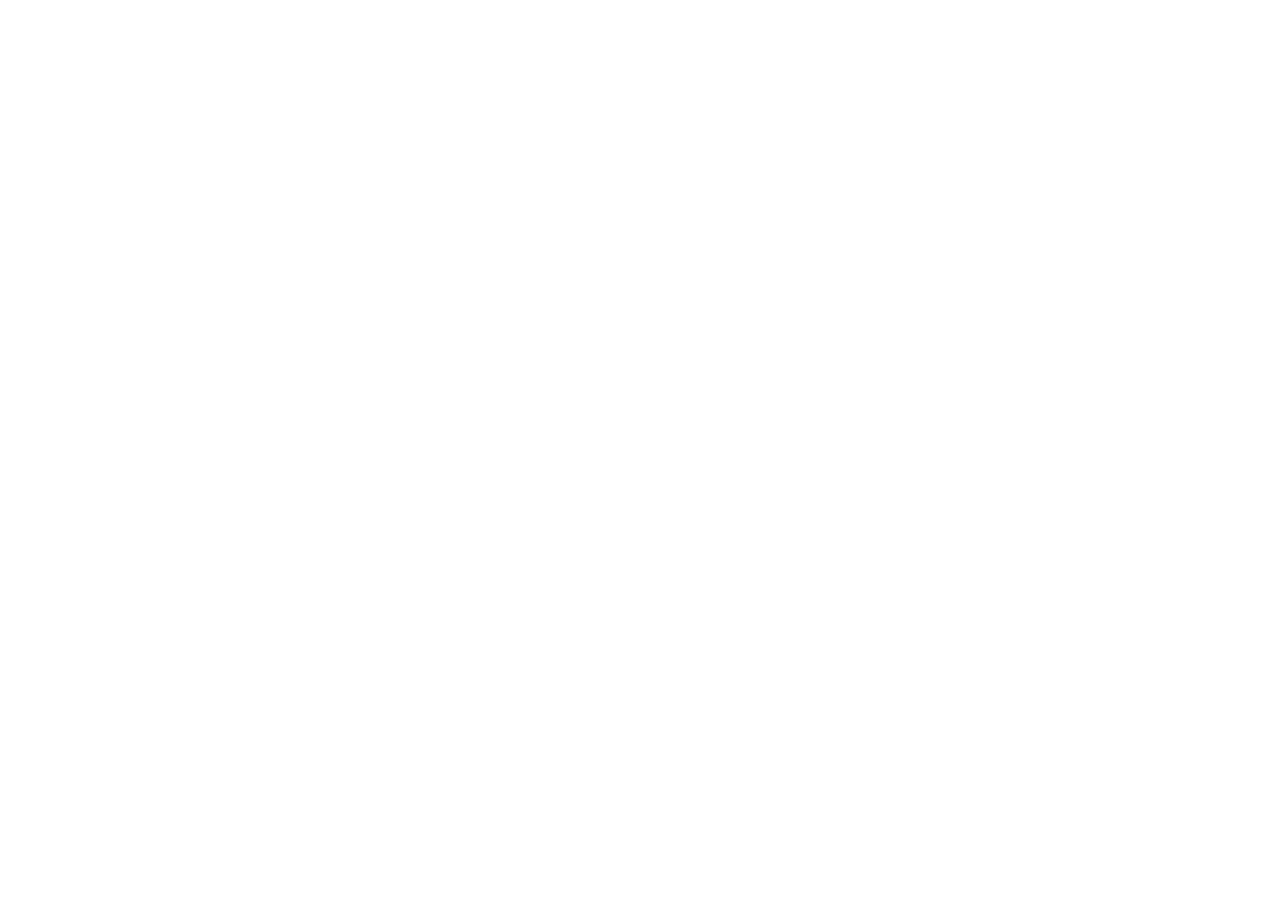
==== index.html @ b0f0e5db "第一次提交" ====
<!DOCTYPE html>
<html lang="en">
  <head>
    <meta charset="UTF-8" />
    <meta name="viewport" content="width=device-width, initial-scale=1.0" />
    <title>Document</title>
  </head>
  <body></body>
</html>
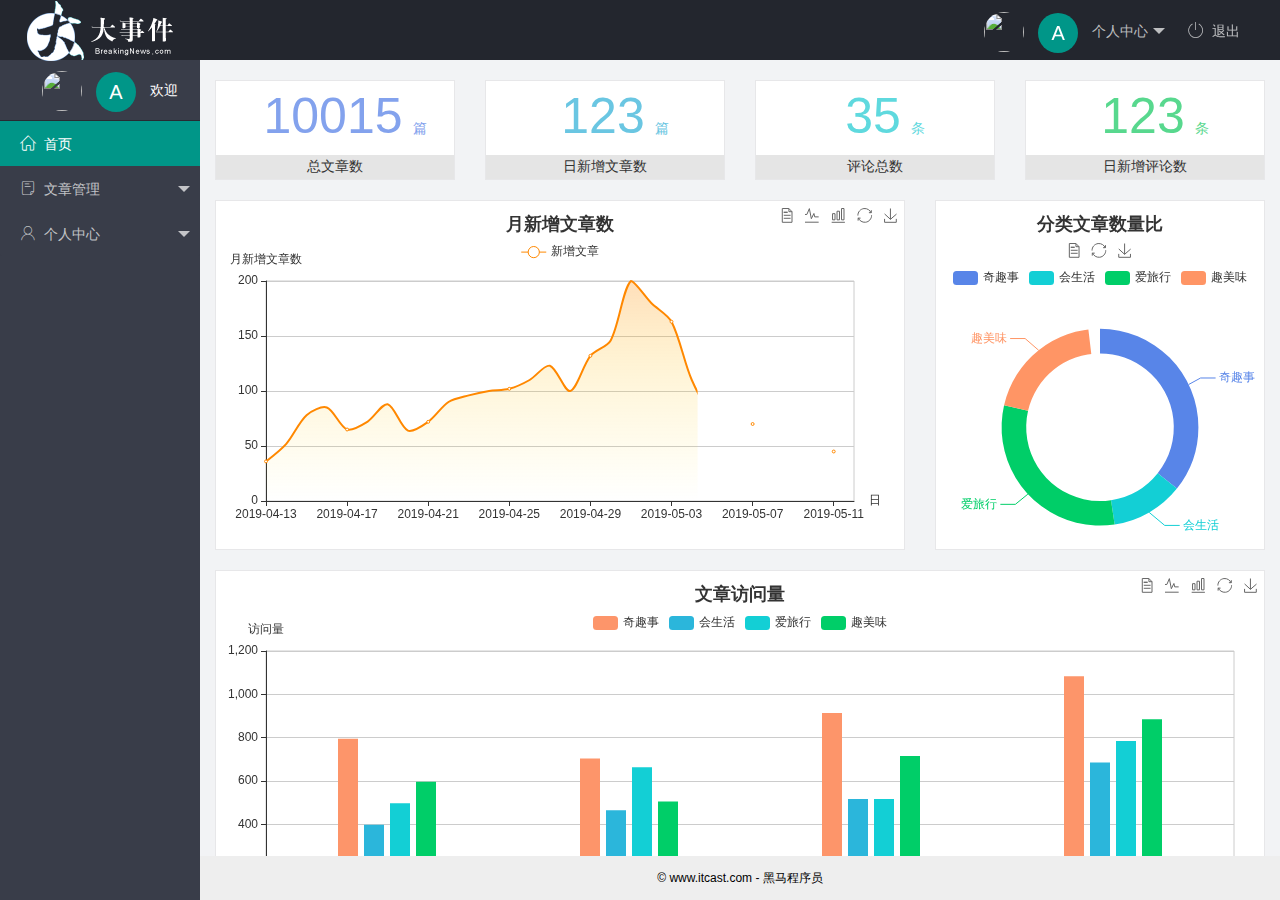
==== commit 0b89eabd: "完成主页功能" ====
--- a/index.html
+++ b/index.html
@@ -3,7 +3,98 @@
   <head>
     <meta charset="UTF-8" />
     <meta name="viewport" content="width=device-width, initial-scale=1.0" />
-    <title>Document</title>
+    <title>后台主页</title>
+    <link rel="stylesheet" href="assets/lib/layui/css/layui.css" />
+    <!-- 阿里嘎巴图标库 -->
+    <link rel="stylesheet" href="assets/fonts/iconfont.css" />
+    <link rel="stylesheet" href="assets/css/index.css" />
   </head>
-  <body></body>
+  <body class="layui-layout-body">
+    <div class="layui-layout layui-layout-admin">
+      <div class="layui-header">
+        <div class="layui-logo">
+          <img src="assets/images/logo.png" alt="" />
+        </div>
+        <!-- 头部区域（可配合layui已有的水平导航） -->
+
+        <ul class="layui-nav layui-layout-right">
+          <li class="layui-nav-item">
+            <a href="javascript:;" class="userinfo">
+              <img src="http://t.cn/RCzsdCq" class="layui-nav-img" />
+              <span class="text-avatar">A</span>
+              个人中心
+            </a>
+            <dl class="layui-nav-child">
+              <dd><a href="">基本资料</a></dd>
+              <dd><a href="">更换头像</a></dd>
+              <dd><a href="">重置密码</a></dd>
+            </dl>
+          </li>
+          <li class="layui-nav-item">
+            <a href="javascript:;" id="btnlogout"><span class="iconfont icon-tuichu"></span>退出</a>
+          </li>
+        </ul>
+      </div>
+
+      <div class="layui-side layui-bg-black">
+        <div class="layui-side-scroll">
+          <div class="userinfo">
+            <img src="http://t.cn/RCzsdCq" class="layui-nav-img" />
+            <span class="text-avatar">A</span>
+            <span id="welcome">欢迎</span>
+          </div>
+          <!-- 左侧导航区域（可配合layui已有的垂直导航） -->
+          <!-- lay-shrink="all"保证只能展开一个子菜单 -->
+          <ul class="layui-nav layui-nav-tree" lay-filter="test" lay-shrink="all">
+            <!-- layui-this：自动选中 -->
+            <li class="layui-nav-item layui-this">
+              <a href="home/dashboard.html" target="fm"><span class="iconfont icon-home"></span>首页</a>
+            </li>
+            <li class="layui-nav-item">
+              <a class="" href="javascript:;"><span class="iconfont icon-16"></span>文章管理</a>
+              <dl class="layui-nav-child">
+                <dd>
+                  <a href="javascript:;"><i class="layui-icon layui-icon-app"></i>文章类别</a>
+                </dd>
+                <dd>
+                  <a href="javascript:;"><i class="layui-icon layui-icon-app"></i>文章列表</a>
+                </dd>
+                <dd>
+                  <a href="javascript:;"><i class="layui-icon layui-icon-app"></i>发布文章</a>
+                </dd>
+              </dl>
+            </li>
+            <li class="layui-nav-item">
+              <a href="javascript:;"><span class="iconfont icon-user"></span>个人中心</a>
+              <dl class="layui-nav-child">
+                <dd>
+                  <a href="javascript:;"><i class="layui-icon layui-icon-app"></i>基本资料</a>
+                </dd>
+                <dd>
+                  <a href="javascript:;"><i class="layui-icon layui-icon-app"></i>更换头像</a>
+                </dd>
+                <dd>
+                  <a href="javascript:;"><i class="layui-icon layui-icon-app"></i>重置密码</a>
+                </dd>
+              </dl>
+            </li>
+          </ul>
+        </div>
+      </div>
+
+      <div class="layui-body">
+        <!-- 内容主体区域 -->
+        <iframe name="fm" src="home/dashboard.html" frameborder="0"></iframe>
+      </div>
+
+      <div class="layui-footer">
+        <!-- 底部固定区域 -->
+        © www.itcast.com - 黑马程序员
+      </div>
+    </div>
+    <script src="assets/lib/layui/layui.all.js"></script>
+    <script src="assets/lib/jquery.js"></script>
+    <script src="assets/js/baseAPI.js"></script>
+    <script src="assets/js/index.js"></script>
+  </body>
 </html>
--- a/assets/lib/layui/css/layui.css
+++ b/assets/lib/layui/css/layui.css
@@ -0,0 +1,2 @@
+/** layui-v2.5.5 MIT License By https://www.layui.com */
+ .layui-inline,img{display:inline-block;vertical-align:middle}h1,h2,h3,h4,h5,h6{font-weight:400}.layui-edge,.layui-header,.layui-inline,.layui-main{position:relative}.layui-body,.layui-edge,.layui-elip{overflow:hidden}.layui-btn,.layui-edge,.layui-inline,img{vertical-align:middle}.layui-btn,.layui-disabled,.layui-icon,.layui-unselect{-moz-user-select:none;-webkit-user-select:none;-ms-user-select:none}.layui-elip,.layui-form-checkbox span,.layui-form-pane .layui-form-label{text-overflow:ellipsis;white-space:nowrap}.layui-breadcrumb,.layui-tree-btnGroup{visibility:hidden}blockquote,body,button,dd,div,dl,dt,form,h1,h2,h3,h4,h5,h6,input,li,ol,p,pre,td,textarea,th,ul{margin:0;padding:0;-webkit-tap-highlight-color:rgba(0,0,0,0)}a:active,a:hover{outline:0}img{border:none}li{list-style:none}table{border-collapse:collapse;border-spacing:0}h4,h5,h6{font-size:100%}button,input,optgroup,option,select,textarea{font-family:inherit;font-size:inherit;font-style:inherit;font-weight:inherit;outline:0}pre{white-space:pre-wrap;white-space:-moz-pre-wrap;white-space:-pre-wrap;white-space:-o-pre-wrap;word-wrap:break-word}body{line-height:24px;font:14px Helvetica Neue,Helvetica,PingFang SC,Tahoma,Arial,sans-serif}hr{height:1px;margin:10px 0;border:0;clear:both}a{color:#333;text-decoration:none}a:hover{color:#777}a cite{font-style:normal;*cursor:pointer}.layui-border-box,.layui-border-box *{box-sizing:border-box}.layui-box,.layui-box *{box-sizing:content-box}.layui-clear{clear:both;*zoom:1}.layui-clear:after{content:'\20';clear:both;*zoom:1;display:block;height:0}.layui-inline{*display:inline;*zoom:1}.layui-edge{display:inline-block;width:0;height:0;border-width:6px;border-style:dashed;border-color:transparent}.layui-edge-top{top:-4px;border-bottom-color:#999;border-bottom-style:solid}.layui-edge-right{border-left-color:#999;border-left-style:solid}.layui-edge-bottom{top:2px;border-top-color:#999;border-top-style:solid}.layui-edge-left{border-right-color:#999;border-right-style:solid}.layui-disabled,.layui-disabled:hover{color:#d2d2d2!important;cursor:not-allowed!important}.layui-circle{border-radius:100%}.layui-show{display:block!important}.layui-hide{display:none!important}@font-face{font-family:layui-icon;src:url(../font/iconfont.eot?v=250);src:url(../font/iconfont.eot?v=250#iefix) format('embedded-opentype'),url(../font/iconfont.woff2?v=250) format('woff2'),url(../font/iconfont.woff?v=250) format('woff'),url(../font/iconfont.ttf?v=250) format('truetype'),url(../font/iconfont.svg?v=250#layui-icon) format('svg')}.layui-icon{font-family:layui-icon!important;font-size:16px;font-style:normal;-webkit-font-smoothing:antialiased;-moz-osx-font-smoothing:grayscale}.layui-icon-reply-fill:before{content:"\e611"}.layui-icon-set-fill:before{content:"\e614"}.layui-icon-menu-fill:before{content:"\e60f"}.layui-icon-search:before{content:"\e615"}.layui-icon-share:before{content:"\e641"}.layui-icon-set-sm:before{content:"\e620"}.layui-icon-engine:before{content:"\e628"}.layui-icon-close:before{content:"\1006"}.layui-icon-close-fill:before{content:"\1007"}.layui-icon-chart-screen:before{content:"\e629"}.layui-icon-star:before{content:"\e600"}.layui-icon-circle-dot:before{content:"\e617"}.layui-icon-chat:before{content:"\e606"}.layui-icon-release:before{content:"\e609"}.layui-icon-list:before{content:"\e60a"}.layui-icon-chart:before{content:"\e62c"}.layui-icon-ok-circle:before{content:"\1005"}.layui-icon-layim-theme:before{content:"\e61b"}.layui-icon-table:before{content:"\e62d"}.layui-icon-right:before{content:"\e602"}.layui-icon-left:before{content:"\e603"}.layui-icon-cart-simple:before{content:"\e698"}.layui-icon-face-cry:before{content:"\e69c"}.layui-icon-face-smile:before{content:"\e6af"}.layui-icon-survey:before{content:"\e6b2"}.layui-icon-tree:before{content:"\e62e"}.layui-icon-upload-circle:before{content:"\e62f"}.layui-icon-add-circle:before{content:"\e61f"}.layui-icon-download-circle:before{content:"\e601"}.layui-icon-templeate-1:before{content:"\e630"}.layui-icon-util:before{content:"\e631"}.layui-icon-face-surprised:before{content:"\e664"}.layui-icon-edit:before{content:"\e642"}.layui-icon-speaker:before{content:"\e645"}.layui-icon-down:before{content:"\e61a"}.layui-icon-file:before{content:"\e621"}.layui-icon-layouts:before{content:"\e632"}.layui-icon-rate-half:before{content:"\e6c9"}.layui-icon-add-circle-fine:before{content:"\e608"}.layui-icon-prev-circle:before{content:"\e633"}.layui-icon-read:before{content:"\e705"}.layui-icon-404:before{content:"\e61c"}.layui-icon-carousel:before{content:"\e634"}.layui-icon-help:before{content:"\e607"}.layui-icon-code-circle:before{content:"\e635"}.layui-icon-water:before{content:"\e636"}.layui-icon-username:before{content:"\e66f"}.layui-icon-find-fill:before{content:"\e670"}.layui-icon-about:before{content:"\e60b"}.layui-icon-location:before{content:"\e715"}.layui-icon-up:before{content:"\e619"}.layui-icon-pause:before{content:"\e651"}.layui-icon-date:before{content:"\e637"}.layui-icon-layim-uploadfile:before{content:"\e61d"}.layui-icon-delete:before{content:"\e640"}.layui-icon-play:before{content:"\e652"}.layui-icon-top:before{content:"\e604"}.layui-icon-friends:before{content:"\e612"}.layui-icon-refresh-3:before{content:"\e9aa"}.layui-icon-ok:before{content:"\e605"}.layui-icon-layer:before{content:"\e638"}.layui-icon-face-smile-fine:before{content:"\e60c"}.layui-icon-dollar:before{content:"\e659"}.layui-icon-group:before{content:"\e613"}.layui-icon-layim-download:before{content:"\e61e"}.layui-icon-picture-fine:before{content:"\e60d"}.layui-icon-link:before{content:"\e64c"}.layui-icon-diamond:before{content:"\e735"}.layui-icon-log:before{content:"\e60e"}.layui-icon-rate-solid:before{content:"\e67a"}.layui-icon-fonts-del:before{content:"\e64f"}.layui-icon-unlink:before{content:"\e64d"}.layui-icon-fonts-clear:before{content:"\e639"}.layui-icon-triangle-r:before{content:"\e623"}.layui-icon-circle:before{content:"\e63f"}.layui-icon-radio:before{content:"\e643"}.layui-icon-align-center:before{content:"\e647"}.layui-icon-align-right:before{content:"\e648"}.layui-icon-align-left:before{content:"\e649"}.layui-icon-loading-1:before{content:"\e63e"}.layui-icon-return:before{content:"\e65c"}.layui-icon-fonts-strong:before{content:"\e62b"}.layui-icon-upload:before{content:"\e67c"}.layui-icon-dialogue:before{content:"\e63a"}.layui-icon-video:before{content:"\e6ed"}.layui-icon-headset:before{content:"\e6fc"}.layui-icon-cellphone-fine:before{content:"\e63b"}.layui-icon-add-1:before{content:"\e654"}.layui-icon-face-smile-b:before{content:"\e650"}.layui-icon-fonts-html:before{content:"\e64b"}.layui-icon-form:before{content:"\e63c"}.layui-icon-cart:before{content:"\e657"}.layui-icon-camera-fill:before{content:"\e65d"}.layui-icon-tabs:before{content:"\e62a"}.layui-icon-fonts-code:before{content:"\e64e"}.layui-icon-fire:before{content:"\e756"}.layui-icon-set:before{content:"\e716"}.layui-icon-fonts-u:before{content:"\e646"}.layui-icon-triangle-d:before{content:"\e625"}.layui-icon-tips:before{content:"\e702"}.layui-icon-picture:before{content:"\e64a"}.layui-icon-more-vertical:before{content:"\e671"}.layui-icon-flag:before{content:"\e66c"}.layui-icon-loading:before{content:"\e63d"}.layui-icon-fonts-i:before{content:"\e644"}.layui-icon-refresh-1:before{content:"\e666"}.layui-icon-rmb:before{content:"\e65e"}.layui-icon-home:before{content:"\e68e"}.layui-icon-user:before{content:"\e770"}.layui-icon-notice:before{content:"\e667"}.layui-icon-login-weibo:before{content:"\e675"}.layui-icon-voice:before{content:"\e688"}.layui-icon-upload-drag:before{content:"\e681"}.layui-icon-login-qq:before{content:"\e676"}.layui-icon-snowflake:before{content:"\e6b1"}.layui-icon-file-b:before{content:"\e655"}.layui-icon-template:before{content:"\e663"}.layui-icon-auz:before{content:"\e672"}.layui-icon-console:before{content:"\e665"}.layui-icon-app:before{content:"\e653"}.layui-icon-prev:before{content:"\e65a"}.layui-icon-website:before{content:"\e7ae"}.layui-icon-next:before{content:"\e65b"}.layui-icon-component:before{content:"\e857"}.layui-icon-more:before{content:"\e65f"}.layui-icon-login-wechat:before{content:"\e677"}.layui-icon-shrink-right:before{content:"\e668"}.layui-icon-spread-left:before{content:"\e66b"}.layui-icon-camera:before{content:"\e660"}.layui-icon-note:before{content:"\e66e"}.layui-icon-refresh:before{content:"\e669"}.layui-icon-female:before{content:"\e661"}.layui-icon-male:before{content:"\e662"}.layui-icon-password:before{content:"\e673"}.layui-icon-senior:before{content:"\e674"}.layui-icon-theme:before{content:"\e66a"}.layui-icon-tread:before{content:"\e6c5"}.layui-icon-praise:before{content:"\e6c6"}.layui-icon-star-fill:before{content:"\e658"}.layui-icon-rate:before{content:"\e67b"}.layui-icon-template-1:before{content:"\e656"}.layui-icon-vercode:before{content:"\e679"}.layui-icon-cellphone:before{content:"\e678"}.layui-icon-screen-full:before{content:"\e622"}.layui-icon-screen-restore:before{content:"\e758"}.layui-icon-cols:before{content:"\e610"}.layui-icon-export:before{content:"\e67d"}.layui-icon-print:before{content:"\e66d"}.layui-icon-slider:before{content:"\e714"}.layui-icon-addition:before{content:"\e624"}.layui-icon-subtraction:before{content:"\e67e"}.layui-icon-service:before{content:"\e626"}.layui-icon-transfer:before{content:"\e691"}.layui-main{width:1140px;margin:0 auto}.layui-header{z-index:1000;height:60px}.layui-header a:hover{transition:all .5s;-webkit-transition:all .5s}.layui-side{position:fixed;left:0;top:0;bottom:0;z-index:999;width:200px;overflow-x:hidden}.layui-side-scroll{position:relative;width:220px;height:100%;overflow-x:hidden}.layui-body{position:absolute;left:200px;right:0;top:0;bottom:0;z-index:998;width:auto;overflow-y:auto;box-sizing:border-box}.layui-layout-body{overflow:hidden}.layui-layout-admin .layui-header{background-color:#23262E}.layui-layout-admin .layui-side{top:60px;width:200px;overflow-x:hidden}.layui-layout-admin .layui-body{position:fixed;top:60px;bottom:44px}.layui-layout-admin .layui-main{width:auto;margin:0 15px}.layui-layout-admin .layui-footer{position:fixed;left:200px;right:0;bottom:0;height:44px;line-height:44px;padding:0 15px;background-color:#eee}.layui-layout-admin .layui-logo{position:absolute;left:0;top:0;width:200px;height:100%;line-height:60px;text-align:center;color:#009688;font-size:16px}.layui-layout-admin .layui-header .layui-nav{background:0 0}.layui-layout-left{position:absolute!important;left:200px;top:0}.layui-layout-right{position:absolute!important;right:0;top:0}.layui-container{position:relative;margin:0 auto;padding:0 15px;box-sizing:border-box}.layui-fluid{position:relative;margin:0 auto;padding:0 15px}.layui-row:after,.layui-row:before{content:'';display:block;clear:both}.layui-col-lg1,.layui-col-lg10,.layui-col-lg11,.layui-col-lg12,.layui-col-lg2,.layui-col-lg3,.layui-col-lg4,.layui-col-lg5,.layui-col-lg6,.layui-col-lg7,.layui-col-lg8,.layui-col-lg9,.layui-col-md1,.layui-col-md10,.layui-col-md11,.layui-col-md12,.layui-col-md2,.layui-col-md3,.layui-col-md4,.layui-col-md5,.layui-col-md6,.layui-col-md7,.layui-col-md8,.layui-col-md9,.layui-col-sm1,.layui-col-sm10,.layui-col-sm11,.layui-col-sm12,.layui-col-sm2,.layui-col-sm3,.layui-col-sm4,.layui-col-sm5,.layui-col-sm6,.layui-col-sm7,.layui-col-sm8,.layui-col-sm9,.layui-col-xs1,.layui-col-xs10,.layui-col-xs11,.layui-col-xs12,.layui-col-xs2,.layui-col-xs3,.layui-col-xs4,.layui-col-xs5,.layui-col-xs6,.layui-col-xs7,.layui-col-xs8,.layui-col-xs9{position:relative;display:block;box-sizing:border-box}.layui-col-xs1,.layui-col-xs10,.layui-col-xs11,.layui-col-xs12,.layui-col-xs2,.layui-col-xs3,.layui-col-xs4,.layui-col-xs5,.layui-col-xs6,.layui-col-xs7,.layui-col-xs8,.layui-col-xs9{float:left}.layui-col-xs1{width:8.33333333%}.layui-col-xs2{width:16.66666667%}.layui-col-xs3{width:25%}.layui-col-xs4{width:33.33333333%}.layui-col-xs5{width:41.66666667%}.layui-col-xs6{width:50%}.layui-col-xs7{width:58.33333333%}.layui-col-xs8{width:66.66666667%}.layui-col-xs9{width:75%}.layui-col-xs10{width:83.33333333%}.layui-col-xs11{width:91.66666667%}.layui-col-xs12{width:100%}.layui-col-xs-offset1{margin-left:8.33333333%}.layui-col-xs-offset2{margin-left:16.66666667%}.layui-col-xs-offset3{margin-left:25%}.layui-col-xs-offset4{margin-left:33.33333333%}.layui-col-xs-offset5{margin-left:41.66666667%}.layui-col-xs-offset6{margin-left:50%}.layui-col-xs-offset7{margin-left:58.33333333%}.layui-col-xs-offset8{margin-left:66.66666667%}.layui-col-xs-offset9{margin-left:75%}.layui-col-xs-offset10{margin-left:83.33333333%}.layui-col-xs-offset11{margin-left:91.66666667%}.layui-col-xs-offset12{margin-left:100%}@media screen and (max-width:768px){.layui-hide-xs{display:none!important}.layui-show-xs-block{display:block!important}.layui-show-xs-inline{display:inline!important}.layui-show-xs-inline-block{display:inline-block!important}}@media screen and (min-width:768px){.layui-container{width:750px}.layui-hide-sm{display:none!important}.layui-show-sm-block{display:block!important}.layui-show-sm-inline{display:inline!important}.layui-show-sm-inline-block{display:inline-block!important}.layui-col-sm1,.layui-col-sm10,.layui-col-sm11,.layui-col-sm12,.layui-col-sm2,.layui-col-sm3,.layui-col-sm4,.layui-col-sm5,.layui-col-sm6,.layui-col-sm7,.layui-col-sm8,.layui-col-sm9{float:left}.layui-col-sm1{width:8.33333333%}.layui-col-sm2{width:16.66666667%}.layui-col-sm3{width:25%}.layui-col-sm4{width:33.33333333%}.layui-col-sm5{width:41.66666667%}.layui-col-sm6{width:50%}.layui-col-sm7{width:58.33333333%}.layui-col-sm8{width:66.66666667%}.layui-col-sm9{width:75%}.layui-col-sm10{width:83.33333333%}.layui-col-sm11{width:91.66666667%}.layui-col-sm12{width:100%}.layui-col-sm-offset1{margin-left:8.33333333%}.layui-col-sm-offset2{margin-left:16.66666667%}.layui-col-sm-offset3{margin-left:25%}.layui-col-sm-offset4{margin-left:33.33333333%}.layui-col-sm-offset5{margin-left:41.66666667%}.layui-col-sm-offset6{margin-left:50%}.layui-col-sm-offset7{margin-left:58.33333333%}.layui-col-sm-offset8{margin-left:66.66666667%}.layui-col-sm-offset9{margin-left:75%}.layui-col-sm-offset10{margin-left:83.33333333%}.layui-col-sm-offset11{margin-left:91.66666667%}.layui-col-sm-offset12{margin-left:100%}}@media screen and (min-width:992px){.layui-container{width:970px}.layui-hide-md{display:none!important}.layui-show-md-block{display:block!important}.layui-show-md-inline{display:inline!important}.layui-show-md-inline-block{display:inline-block!important}.layui-col-md1,.layui-col-md10,.layui-col-md11,.layui-col-md12,.layui-col-md2,.layui-col-md3,.layui-col-md4,.layui-col-md5,.layui-col-md6,.layui-col-md7,.layui-col-md8,.layui-col-md9{float:left}.layui-col-md1{width:8.33333333%}.layui-col-md2{width:16.66666667%}.layui-col-md3{width:25%}.layui-col-md4{width:33.33333333%}.layui-col-md5{width:41.66666667%}.layui-col-md6{width:50%}.layui-col-md7{width:58.33333333%}.layui-col-md8{width:66.66666667%}.layui-col-md9{width:75%}.layui-col-md10{width:83.33333333%}.layui-col-md11{width:91.66666667%}.layui-col-md12{width:100%}.layui-col-md-offset1{margin-left:8.33333333%}.layui-col-md-offset2{margin-left:16.66666667%}.layui-col-md-offset3{margin-left:25%}.layui-col-md-offset4{margin-left:33.33333333%}.layui-col-md-offset5{margin-left:41.66666667%}.layui-col-md-offset6{margin-left:50%}.layui-col-md-offset7{margin-left:58.33333333%}.layui-col-md-offset8{margin-left:66.66666667%}.layui-col-md-offset9{margin-left:75%}.layui-col-md-offset10{margin-left:83.33333333%}.layui-col-md-offset11{margin-left:91.66666667%}.layui-col-md-offset12{margin-left:100%}}@media screen and (min-width:1200px){.layui-container{width:1170px}.layui-hide-lg{display:none!important}.layui-show-lg-block{display:block!important}.layui-show-lg-inline{display:inline!important}.layui-show-lg-inline-block{display:inline-block!important}.layui-col-lg1,.layui-col-lg10,.layui-col-lg11,.layui-col-lg12,.layui-col-lg2,.layui-col-lg3,.layui-col-lg4,.layui-col-lg5,.layui-col-lg6,.layui-col-lg7,.layui-col-lg8,.layui-col-lg9{float:left}.layui-col-lg1{width:8.33333333%}.layui-col-lg2{width:16.66666667%}.layui-col-lg3{width:25%}.layui-col-lg4{width:33.33333333%}.layui-col-lg5{width:41.66666667%}.layui-col-lg6{width:50%}.layui-col-lg7{width:58.33333333%}.layui-col-lg8{width:66.66666667%}.layui-col-lg9{width:75%}.layui-col-lg10{width:83.33333333%}.layui-col-lg11{width:91.66666667%}.layui-col-lg12{width:100%}.layui-col-lg-offset1{margin-left:8.33333333%}.layui-col-lg-offset2{margin-left:16.66666667%}.layui-col-lg-offset3{margin-left:25%}.layui-col-lg-offset4{margin-left:33.33333333%}.layui-col-lg-offset5{margin-left:41.66666667%}.layui-col-lg-offset6{margin-left:50%}.layui-col-lg-offset7{margin-left:58.33333333%}.layui-col-lg-offset8{margin-left:66.66666667%}.layui-col-lg-offset9{margin-left:75%}.layui-col-lg-offset10{margin-left:83.33333333%}.layui-col-lg-offset11{margin-left:91.66666667%}.layui-col-lg-offset12{margin-left:100%}}.layui-col-space1{margin:-.5px}.layui-col-space1>*{padding:.5px}.layui-col-space3{margin:-1.5px}.layui-col-space3>*{padding:1.5px}.layui-col-space5{margin:-2.5px}.layui-col-space5>*{padding:2.5px}.layui-col-space8{margin:-3.5px}.layui-col-space8>*{padding:3.5px}.layui-col-space10{margin:-5px}.layui-col-space10>*{padding:5px}.layui-col-space12{margin:-6px}.layui-col-space12>*{padding:6px}.layui-col-space15{margin:-7.5px}.layui-col-space15>*{padding:7.5px}.layui-col-space18{margin:-9px}.layui-col-space18>*{padding:9px}.layui-col-space20{margin:-10px}.layui-col-space20>*{padding:10px}.layui-col-space22{margin:-11px}.layui-col-space22>*{padding:11px}.layui-col-space25{margin:-12.5px}.layui-col-space25>*{padding:12.5px}.layui-col-space30{margin:-15px}.layui-col-space30>*{padding:15px}.layui-btn,.layui-input,.layui-select,.layui-textarea,.layui-upload-button{outline:0;-webkit-appearance:none;transition:all .3s;-webkit-transition:all .3s;box-sizing:border-box}.layui-elem-quote{margin-bottom:10px;padding:15px;line-height:22px;border-left:5px solid #009688;border-radius:0 2px 2px 0;background-color:#f2f2f2}.layui-quote-nm{border-style:solid;border-width:1px 1px 1px 5px;background:0 0}.layui-elem-field{margin-bottom:10px;padding:0;border-width:1px;border-style:solid}.layui-elem-field legend{margin-left:20px;padding:0 10px;font-size:20px;font-weight:300}.layui-field-title{margin:10px 0 20px;border-width:1px 0 0}.layui-field-box{padding:10px 15px}.layui-field-title .layui-field-box{padding:10px 0}.layui-progress{position:relative;height:6px;border-radius:20px;background-color:#e2e2e2}.layui-progress-bar{position:absolute;left:0;top:0;width:0;max-width:100%;height:6px;border-radius:20px;text-align:right;background-color:#5FB878;transition:all .3s;-webkit-transition:all .3s}.layui-progress-big,.layui-progress-big .layui-progress-bar{height:18px;line-height:18px}.layui-progress-text{position:relative;top:-20px;line-height:18px;font-size:12px;color:#666}.layui-progress-big .layui-progress-text{position:static;padding:0 10px;color:#fff}.layui-collapse{border-width:1px;border-style:solid;border-radius:2px}.layui-colla-content,.layui-colla-item{border-top-width:1px;border-top-style:solid}.layui-colla-item:first-child{border-top:none}.layui-colla-title{position:relative;height:42px;line-height:42px;padding:0 15px 0 35px;color:#333;background-color:#f2f2f2;cursor:pointer;font-size:14px;overflow:hidden}.layui-colla-content{display:none;padding:10px 15px;line-height:22px;color:#666}.layui-colla-icon{position:absolute;left:15px;top:0;font-size:14px}.layui-card{margin-bottom:15px;border-radius:2px;background-color:#fff;box-shadow:0 1px 2px 0 rgba(0,0,0,.05)}.layui-card:last-child{margin-bottom:0}.layui-card-header{position:relative;height:42px;line-height:42px;padding:0 15px;border-bottom:1px solid #f6f6f6;color:#333;border-radius:2px 2px 0 0;font-size:14px}.layui-bg-black,.layui-bg-blue,.layui-bg-cyan,.layui-bg-green,.layui-bg-orange,.layui-bg-red{color:#fff!important}.layui-card-body{position:relative;padding:10px 15px;line-height:24px}.layui-card-body[pad15]{padding:15px}.layui-card-body[pad20]{padding:20px}.layui-card-body .layui-table{margin:5px 0}.layui-card .layui-tab{margin:0}.layui-panel-window{position:relative;padding:15px;border-radius:0;border-top:5px solid #E6E6E6;background-color:#fff}.layui-auxiliar-moving{position:fixed;left:0;right:0;top:0;bottom:0;width:100%;height:100%;background:0 0;z-index:9999999999}.layui-form-label,.layui-form-mid,.layui-form-select,.layui-input-block,.layui-input-inline,.layui-textarea{position:relative}.layui-bg-red{background-color:#FF5722!important}.layui-bg-orange{background-color:#FFB800!important}.layui-bg-green{background-color:#009688!important}.layui-bg-cyan{background-color:#2F4056!important}.layui-bg-blue{background-color:#1E9FFF!important}.layui-bg-black{background-color:#393D49!important}.layui-bg-gray{background-color:#eee!important;color:#666!important}.layui-badge-rim,.layui-colla-content,.layui-colla-item,.layui-collapse,.layui-elem-field,.layui-form-pane .layui-form-item[pane],.layui-form-pane .layui-form-label,.layui-input,.layui-layedit,.layui-layedit-tool,.layui-quote-nm,.layui-select,.layui-tab-bar,.layui-tab-card,.layui-tab-title,.layui-tab-title .layui-this:after,.layui-textarea{border-color:#e6e6e6}.layui-timeline-item:before,hr{background-color:#e6e6e6}.layui-text{line-height:22px;font-size:14px;color:#666}.layui-text h1,.layui-text h2,.layui-text h3{font-weight:500;color:#333}.layui-text h1{font-size:30px}.layui-text h2{font-size:24px}.layui-text h3{font-size:18px}.layui-text a:not(.layui-btn){color:#01AAED}.layui-text a:not(.layui-btn):hover{text-decoration:underline}.layui-text ul{padding:5px 0 5px 15px}.layui-text ul li{margin-top:5px;list-style-type:disc}.layui-text em,.layui-word-aux{color:#999!important;padding:0 5px!important}.layui-btn{display:inline-block;height:38px;line-height:38px;padding:0 18px;background-color:#009688;color:#fff;white-space:nowrap;text-align:center;font-size:14px;border:none;border-radius:2px;cursor:pointer}.layui-btn:hover{opacity:.8;filter:alpha(opacity=80);color:#fff}.layui-btn:active{opacity:1;filter:alpha(opacity=100)}.layui-btn+.layui-btn{margin-left:10px}.layui-btn-container{font-size:0}.layui-btn-container .layui-btn{margin-right:10px;margin-bottom:10px}.layui-btn-container .layui-btn+.layui-btn{margin-left:0}.layui-table .layui-btn-container .layui-btn{margin-bottom:9px}.layui-btn-radius{border-radius:100px}.layui-btn .layui-icon{margin-right:3px;font-size:18px;vertical-align:bottom;vertical-align:middle\9}.layui-btn-primary{border:1px solid #C9C9C9;background-color:#fff;color:#555}.layui-btn-primary:hover{border-color:#009688;color:#333}.layui-btn-normal{background-color:#1E9FFF}.layui-btn-warm{background-color:#FFB800}.layui-btn-danger{background-color:#FF5722}.layui-btn-checked{background-color:#5FB878}.layui-btn-disabled,.layui-btn-disabled:active,.layui-btn-disabled:hover{border:1px solid #e6e6e6;background-color:#FBFBFB;color:#C9C9C9;cursor:not-allowed;opacity:1}.layui-btn-lg{height:44px;line-height:44px;padding:0 25px;font-size:16px}.layui-btn-sm{height:30px;line-height:30px;padding:0 10px;font-size:12px}.layui-btn-sm i{font-size:16px!important}.layui-btn-xs{height:22px;line-height:22px;padding:0 5px;font-size:12px}.layui-btn-xs i{font-size:14px!important}.layui-btn-group{display:inline-block;vertical-align:middle;font-size:0}.layui-btn-group .layui-btn{margin-left:0!important;margin-right:0!important;border-left:1px solid rgba(255,255,255,.5);border-radius:0}.layui-btn-group .layui-btn-primary{border-left:none}.layui-btn-group .layui-btn-primary:hover{border-color:#C9C9C9;color:#009688}.layui-btn-group .layui-btn:first-child{border-left:none;border-radius:2px 0 0 2px}.layui-btn-group .layui-btn-primary:first-child{border-left:1px solid #c9c9c9}.layui-btn-group .layui-btn:last-child{border-radius:0 2px 2px 0}.layui-btn-group .layui-btn+.layui-btn{margin-left:0}.layui-btn-group+.layui-btn-group{margin-left:10px}.layui-btn-fluid{width:100%}.layui-input,.layui-select,.layui-textarea{height:38px;line-height:1.3;line-height:38px\9;border-width:1px;border-style:solid;background-color:#fff;border-radius:2px}.layui-input::-webkit-input-placeholder,.layui-select::-webkit-input-placeholder,.layui-textarea::-webkit-input-placeholder{line-height:1.3}.layui-input,.layui-textarea{display:block;width:100%;padding-left:10px}.layui-input:hover,.layui-textarea:hover{border-color:#D2D2D2!important}.layui-input:focus,.layui-textarea:focus{border-color:#C9C9C9!important}.layui-textarea{min-height:100px;height:auto;line-height:20px;padding:6px 10px;resize:vertical}.layui-select{padding:0 10px}.layui-form input[type=checkbox],.layui-form input[type=radio],.layui-form select{display:none}.layui-form [lay-ignore]{display:initial}.layui-form-item{margin-bottom:15px;clear:both;*zoom:1}.layui-form-item:after{content:'\20';clear:both;*zoom:1;display:block;height:0}.layui-form-label{float:left;display:block;padding:9px 15px;width:80px;font-weight:400;line-height:20px;text-align:right}.layui-form-label-col{display:block;float:none;padding:9px 0;line-height:20px;text-align:left}.layui-form-item .layui-inline{margin-bottom:5px;margin-right:10px}.layui-input-block{margin-left:110px;min-height:36px}.layui-input-inline{display:inline-block;vertical-align:middle}.layui-form-item .layui-input-inline{float:left;width:190px;margin-right:10px}.layui-form-text .layui-input-inline{width:auto}.layui-form-mid{float:left;display:block;padding:9px 0!important;line-height:20px;margin-right:10px}.layui-form-danger+.layui-form-select .layui-input,.layui-form-danger:focus{border-color:#FF5722!important}.layui-form-select .layui-input{padding-right:30px;cursor:pointer}.layui-form-select .layui-edge{position:absolute;right:10px;top:50%;margin-top:-3px;cursor:pointer;border-width:6px;border-top-color:#c2c2c2;border-top-style:solid;transition:all .3s;-webkit-transition:all .3s}.layui-form-select dl{display:none;position:absolute;left:0;top:42px;padding:5px 0;z-index:899;min-width:100%;border:1px solid #d2d2d2;max-height:300px;overflow-y:auto;background-color:#fff;border-radius:2px;box-shadow:0 2px 4px rgba(0,0,0,.12);box-sizing:border-box}.layui-form-select dl dd,.layui-form-select dl dt{padding:0 10px;line-height:36px;white-space:nowrap;overflow:hidden;text-overflow:ellipsis}.layui-form-select dl dt{font-size:12px;color:#999}.layui-form-select dl dd{cursor:pointer}.layui-form-select dl dd:hover{background-color:#f2f2f2;-webkit-transition:.5s all;transition:.5s all}.layui-form-select .layui-select-group dd{padding-left:20px}.layui-form-select dl dd.layui-select-tips{padding-left:10px!important;color:#999}.layui-form-select dl dd.layui-this{background-color:#5FB878;color:#fff}.layui-form-checkbox,.layui-form-select dl dd.layui-disabled{background-color:#fff}.layui-form-selected dl{display:block}.layui-form-checkbox,.layui-form-checkbox *,.layui-form-switch{display:inline-block;vertical-align:middle}.layui-form-selected .layui-edge{margin-top:-9px;-webkit-transform:rotate(180deg);transform:rotate(180deg);margin-top:-3px\9}:root .layui-form-selected .layui-edge{margin-top:-9px\0/IE9}.layui-form-selectup dl{top:auto;bottom:42px}.layui-select-none{margin:5px 0;text-align:center;color:#999}.layui-select-disabled .layui-disabled{border-color:#eee!important}.layui-select-disabled .layui-edge{border-top-color:#d2d2d2}.layui-form-checkbox{position:relative;height:30px;line-height:30px;margin-right:10px;padding-right:30px;cursor:pointer;font-size:0;-webkit-transition:.1s linear;transition:.1s linear;box-sizing:border-box}.layui-form-checkbox span{padding:0 10px;height:100%;font-size:14px;border-radius:2px 0 0 2px;background-color:#d2d2d2;color:#fff;overflow:hidden}.layui-form-checkbox:hover span{background-color:#c2c2c2}.layui-form-checkbox i{position:absolute;right:0;top:0;width:30px;height:28px;border:1px solid #d2d2d2;border-left:none;border-radius:0 2px 2px 0;color:#fff;font-size:20px;text-align:center}.layui-form-checkbox:hover i{border-color:#c2c2c2;color:#c2c2c2}.layui-form-checked,.layui-form-checked:hover{border-color:#5FB878}.layui-form-checked span,.layui-form-checked:hover span{background-color:#5FB878}.layui-form-checked i,.layui-form-checked:hover i{color:#5FB878}.layui-form-item .layui-form-checkbox{margin-top:4px}.layui-form-checkbox[lay-skin=primary]{height:auto!important;line-height:normal!important;min-width:18px;min-height:18px;border:none!important;margin-right:0;padding-left:28px;padding-right:0;background:0 0}.layui-form-checkbox[lay-skin=primary] span{padding-left:0;padding-right:15px;line-height:18px;background:0 0;color:#666}.layui-form-checkbox[lay-skin=primary] i{right:auto;left:0;width:16px;height:16px;line-height:16px;border:1px solid #d2d2d2;font-size:12px;border-radius:2px;background-color:#fff;-webkit-transition:.1s linear;transition:.1s linear}.layui-form-checkbox[lay-skin=primary]:hover i{border-color:#5FB878;color:#fff}.layui-form-checked[lay-skin=primary] i{border-color:#5FB878!important;background-color:#5FB878;color:#fff}.layui-checkbox-disbaled[lay-skin=primary] span{background:0 0!important;color:#c2c2c2}.layui-checkbox-disbaled[lay-skin=primary]:hover i{border-color:#d2d2d2}.layui-form-item .layui-form-checkbox[lay-skin=primary]{margin-top:10px}.layui-form-switch{position:relative;height:22px;line-height:22px;min-width:35px;padding:0 5px;margin-top:8px;border:1px solid #d2d2d2;border-radius:20px;cursor:pointer;background-color:#fff;-webkit-transition:.1s linear;transition:.1s linear}.layui-form-switch i{position:absolute;left:5px;top:3px;width:16px;height:16px;border-radius:20px;background-color:#d2d2d2;-webkit-transition:.1s linear;transition:.1s linear}.layui-form-switch em{position:relative;top:0;width:25px;margin-left:21px;padding:0!important;text-align:center!important;color:#999!important;font-style:normal!important;font-size:12px}.layui-form-onswitch{border-color:#5FB878;background-color:#5FB878}.layui-checkbox-disbaled,.layui-checkbox-disbaled i{border-color:#e2e2e2!important}.layui-form-onswitch i{left:100%;margin-left:-21px;background-color:#fff}.layui-form-onswitch em{margin-left:5px;margin-right:21px;color:#fff!important}.layui-checkbox-disbaled span{background-color:#e2e2e2!important}.layui-checkbox-disbaled:hover i{color:#fff!important}[lay-radio]{display:none}.layui-form-radio,.layui-form-radio *{display:inline-block;vertical-align:middle}.layui-form-radio{line-height:28px;margin:6px 10px 0 0;padding-right:10px;cursor:pointer;font-size:0}.layui-form-radio *{font-size:14px}.layui-form-radio>i{margin-right:8px;font-size:22px;color:#c2c2c2}.layui-form-radio>i:hover,.layui-form-radioed>i{color:#5FB878}.layui-radio-disbaled>i{color:#e2e2e2!important}.layui-form-pane .layui-form-label{width:110px;padding:8px 15px;height:38px;line-height:20px;border-width:1px;border-style:solid;border-radius:2px 0 0 2px;text-align:center;background-color:#FBFBFB;overflow:hidden;box-sizing:border-box}.layui-form-pane .layui-input-inline{margin-left:-1px}.layui-form-pane .layui-input-block{margin-left:110px;left:-1px}.layui-form-pane .layui-input{border-radius:0 2px 2px 0}.layui-form-pane .layui-form-text .layui-form-label{float:none;width:100%;border-radius:2px;box-sizing:border-box;text-align:left}.layui-form-pane .layui-form-text .layui-input-inline{display:block;margin:0;top:-1px;clear:both}.layui-form-pane .layui-form-text .layui-input-block{margin:0;left:0;top:-1px}.layui-form-pane .layui-form-text .layui-textarea{min-height:100px;border-radius:0 0 2px 2px}.layui-form-pane .layui-form-checkbox{margin:4px 0 4px 10px}.layui-form-pane .layui-form-radio,.layui-form-pane .layui-form-switch{margin-top:6px;margin-left:10px}.layui-form-pane .layui-form-item[pane]{position:relative;border-width:1px;border-style:solid}.layui-form-pane .layui-form-item[pane] .layui-form-label{position:absolute;left:0;top:0;height:100%;border-width:0 1px 0 0}.layui-form-pane .layui-form-item[pane] .layui-input-inline{margin-left:110px}@media screen and (max-width:450px){.layui-form-item .layui-form-label{text-overflow:ellipsis;overflow:hidden;white-space:nowrap}.layui-form-item .layui-inline{display:block;margin-right:0;margin-bottom:20px;clear:both}.layui-form-item .layui-inline:after{content:'\20';clear:both;display:block;height:0}.layui-form-item .layui-input-inline{display:block;float:none;left:-3px;width:auto;margin:0 0 10px 112px}.layui-form-item .layui-input-inline+.layui-form-mid{margin-left:110px;top:-5px;padding:0}.layui-form-item .layui-form-checkbox{margin-right:5px;margin-bottom:5px}}.layui-layedit{border-width:1px;border-style:solid;border-radius:2px}.layui-layedit-tool{padding:3px 5px;border-bottom-width:1px;border-bottom-style:solid;font-size:0}.layedit-tool-fixed{position:fixed;top:0;border-top:1px solid #e2e2e2}.layui-layedit-tool .layedit-tool-mid,.layui-layedit-tool .layui-icon{display:inline-block;vertical-align:middle;text-align:center;font-size:14px}.layui-layedit-tool .layui-icon{position:relative;width:32px;height:30px;line-height:30px;margin:3px 5px;color:#777;cursor:pointer;border-radius:2px}.layui-layedit-tool .layui-icon:hover{color:#393D49}.layui-layedit-tool .layui-icon:active{color:#000}.layui-layedit-tool .layedit-tool-active{background-color:#e2e2e2;color:#000}.layui-layedit-tool .layui-disabled,.layui-layedit-tool .layui-disabled:hover{color:#d2d2d2;cursor:not-allowed}.layui-layedit-tool .layedit-tool-mid{width:1px;height:18px;margin:0 10px;background-color:#d2d2d2}.layedit-tool-html{width:50px!important;font-size:30px!important}.layedit-tool-b,.layedit-tool-code,.layedit-tool-help{font-size:16px!important}.layedit-tool-d,.layedit-tool-face,.layedit-tool-image,.layedit-tool-unlink{font-size:18px!important}.layedit-tool-image input{position:absolute;font-size:0;left:0;top:0;width:100%;height:100%;opacity:.01;filter:Alpha(opacity=1);cursor:pointer}.layui-layedit-iframe iframe{display:block;width:100%}#LAY_layedit_code{overflow:hidden}.layui-laypage{display:inline-block;*display:inline;*zoom:1;vertical-align:middle;margin:10px 0;font-size:0}.layui-laypage>a:first-child,.layui-laypage>a:first-child em{border-radius:2px 0 0 2px}.layui-laypage>a:last-child,.layui-laypage>a:last-child em{border-radius:0 2px 2px 0}.layui-laypage>:first-child{margin-left:0!important}.layui-laypage>:last-child{margin-right:0!important}.layui-laypage a,.layui-laypage button,.layui-laypage input,.layui-laypage select,.layui-laypage span{border:1px solid #e2e2e2}.layui-laypage a,.layui-laypage span{display:inline-block;*display:inline;*zoom:1;vertical-align:middle;padding:0 15px;height:28px;line-height:28px;margin:0 -1px 5px 0;background-color:#fff;color:#333;font-size:12px}.layui-flow-more a *,.layui-laypage input,.layui-table-view select[lay-ignore]{display:inline-block}.layui-laypage a:hover{color:#009688}.layui-laypage em{font-style:normal}.layui-laypage .layui-laypage-spr{color:#999;font-weight:700}.layui-laypage a{text-decoration:none}.layui-laypage .layui-laypage-curr{position:relative}.layui-laypage .layui-laypage-curr em{position:relative;color:#fff}.layui-laypage .layui-laypage-curr .layui-laypage-em{position:absolute;left:-1px;top:-1px;padding:1px;width:100%;height:100%;background-color:#009688}.layui-laypage-em{border-radius:2px}.layui-laypage-next em,.layui-laypage-prev em{font-family:Sim sun;font-size:16px}.layui-laypage .layui-laypage-count,.layui-laypage .layui-laypage-limits,.layui-laypage .layui-laypage-refresh,.layui-laypage .layui-laypage-skip{margin-left:10px;margin-right:10px;padding:0;border:none}.layui-laypage .layui-laypage-limits,.layui-laypage .layui-laypage-refresh{vertical-align:top}.layui-laypage .layui-laypage-refresh i{font-size:18px;cursor:pointer}.layui-laypage select{height:22px;padding:3px;border-radius:2px;cursor:pointer}.layui-laypage .layui-laypage-skip{height:30px;line-height:30px;color:#999}.layui-laypage button,.layui-laypage input{height:30px;line-height:30px;border-radius:2px;vertical-align:top;background-color:#fff;box-sizing:border-box}.layui-laypage input{width:40px;margin:0 10px;padding:0 3px;text-align:center}.layui-laypage input:focus,.layui-laypage select:focus{border-color:#009688!important}.layui-laypage button{margin-left:10px;padding:0 10px;cursor:pointer}.layui-table,.layui-table-view{margin:10px 0}.layui-flow-more{margin:10px 0;text-align:center;color:#999;font-size:14px}.layui-flow-more a{height:32px;line-height:32px}.layui-flow-more a *{vertical-align:top}.layui-flow-more a cite{padding:0 20px;border-radius:3px;background-color:#eee;color:#333;font-style:normal}.layui-flow-more a cite:hover{opacity:.8}.layui-flow-more a i{font-size:30px;color:#737383}.layui-table{width:100%;background-color:#fff;color:#666}.layui-table tr{transition:all .3s;-webkit-transition:all .3s}.layui-table th{text-align:left;font-weight:400}.layui-table tbody tr:hover,.layui-table thead tr,.layui-table-click,.layui-table-header,.layui-table-hover,.layui-table-mend,.layui-table-patch,.layui-table-tool,.layui-table-total,.layui-table-total tr,.layui-table[lay-even] tr:nth-child(even){background-color:#f2f2f2}.layui-table td,.layui-table th,.layui-table-col-set,.layui-table-fixed-r,.layui-table-grid-down,.layui-table-header,.layui-table-page,.layui-table-tips-main,.layui-table-tool,.layui-table-total,.layui-table-view,.layui-table[lay-skin=line],.layui-table[lay-skin=row]{border-width:1px;border-style:solid;border-color:#e6e6e6}.layui-table td,.layui-table th{position:relative;padding:9px 15px;min-height:20px;line-height:20px;font-size:14px}.layui-table[lay-skin=line] td,.layui-table[lay-skin=line] th{border-width:0 0 1px}.layui-table[lay-skin=row] td,.layui-table[lay-skin=row] th{border-width:0 1px 0 0}.layui-table[lay-skin=nob] td,.layui-table[lay-skin=nob] th{border:none}.layui-table img{max-width:100px}.layui-table[lay-size=lg] td,.layui-table[lay-size=lg] th{padding:15px 30px}.layui-table-view .layui-table[lay-size=lg] .layui-table-cell{height:40px;line-height:40px}.layui-table[lay-size=sm] td,.layui-table[lay-size=sm] th{font-size:12px;padding:5px 10px}.layui-table-view .layui-table[lay-size=sm] .layui-table-cell{height:20px;line-height:20px}.layui-table[lay-data]{display:none}.layui-table-box{position:relative;overflow:hidden}.layui-table-view .layui-table{position:relative;width:auto;margin:0}.layui-table-view .layui-table[lay-skin=line]{border-width:0 1px 0 0}.layui-table-view .layui-table[lay-skin=row]{border-width:0 0 1px}.layui-table-view .layui-table td,.layui-table-view .layui-table th{padding:5px 0;border-top:none;border-left:none}.layui-table-view .layui-table th.layui-unselect .layui-table-cell span{cursor:pointer}.layui-table-view .layui-table td{cursor:default}.layui-table-view .layui-table td[data-edit=text]{cursor:text}.layui-table-view .layui-form-checkbox[lay-skin=primary] i{width:18px;height:18px}.layui-table-view .layui-form-radio{line-height:0;padding:0}.layui-table-view .layui-form-radio>i{margin:0;font-size:20px}.layui-table-init{position:absolute;left:0;top:0;width:100%;height:100%;text-align:center;z-index:110}.layui-table-init .layui-icon{position:absolute;left:50%;top:50%;margin:-15px 0 0 -15px;font-size:30px;color:#c2c2c2}.layui-table-header{border-width:0 0 1px;overflow:hidden}.layui-table-header .layui-table{margin-bottom:-1px}.layui-table-tool .layui-inline[lay-event]{position:relative;width:26px;height:26px;padding:5px;line-height:16px;margin-right:10px;text-align:center;color:#333;border:1px solid #ccc;cursor:pointer;-webkit-transition:.5s all;transition:.5s all}.layui-table-tool .layui-inline[lay-event]:hover{border:1px solid #999}.layui-table-tool-temp{padding-right:120px}.layui-table-tool-self{position:absolute;right:17px;top:10px}.layui-table-tool .layui-table-tool-self .layui-inline[lay-event]{margin:0 0 0 10px}.layui-table-tool-panel{position:absolute;top:29px;left:-1px;padding:5px 0;min-width:150px;min-height:40px;border:1px solid #d2d2d2;text-align:left;overflow-y:auto;background-color:#fff;box-shadow:0 2px 4px rgba(0,0,0,.12)}.layui-table-cell,.layui-table-tool-panel li{overflow:hidden;text-overflow:ellipsis;white-space:nowrap}.layui-table-tool-panel li{padding:0 10px;line-height:30px;-webkit-transition:.5s all;transition:.5s all}.layui-table-tool-panel li .layui-form-checkbox[lay-skin=primary]{width:100%;padding-left:28px}.layui-table-tool-panel li:hover{background-color:#f2f2f2}.layui-table-tool-panel li .layui-form-checkbox[lay-skin=primary] i{position:absolute;left:0;top:0}.layui-table-tool-panel li .layui-form-checkbox[lay-skin=primary] span{padding:0}.layui-table-tool .layui-table-tool-self .layui-table-tool-panel{left:auto;right:-1px}.layui-table-col-set{position:absolute;right:0;top:0;width:20px;height:100%;border-width:0 0 0 1px;background-color:#fff}.layui-table-sort{width:10px;height:20px;margin-left:5px;cursor:pointer!important}.layui-table-sort .layui-edge{position:absolute;left:5px;border-width:5px}.layui-table-sort .layui-table-sort-asc{top:3px;border-top:none;border-bottom-style:solid;border-bottom-color:#b2b2b2}.layui-table-sort .layui-table-sort-asc:hover{border-bottom-color:#666}.layui-table-sort .layui-table-sort-desc{bottom:5px;border-bottom:none;border-top-style:solid;border-top-color:#b2b2b2}.layui-table-sort .layui-table-sort-desc:hover{border-top-color:#666}.layui-table-sort[lay-sort=asc] .layui-table-sort-asc{border-bottom-color:#000}.layui-table-sort[lay-sort=desc] .layui-table-sort-desc{border-top-color:#000}.layui-table-cell{height:28px;line-height:28px;padding:0 15px;position:relative;box-sizing:border-box}.layui-table-cell .layui-form-checkbox[lay-skin=primary]{top:-1px;padding:0}.layui-table-cell .layui-table-link{color:#01AAED}.laytable-cell-checkbox,.laytable-cell-numbers,.laytable-cell-radio,.laytable-cell-space{padding:0;text-align:center}.layui-table-body{position:relative;overflow:auto;margin-right:-1px;margin-bottom:-1px}.layui-table-body .layui-none{line-height:26px;padding:15px;text-align:center;color:#999}.layui-table-fixed{position:absolute;left:0;top:0;z-index:101}.layui-table-fixed .layui-table-body{overflow:hidden}.layui-table-fixed-l{box-shadow:0 -1px 8px rgba(0,0,0,.08)}.layui-table-fixed-r{left:auto;right:-1px;border-width:0 0 0 1px;box-shadow:-1px 0 8px rgba(0,0,0,.08)}.layui-table-fixed-r .layui-table-header{position:relative;overflow:visible}.layui-table-mend{position:absolute;right:-49px;top:0;height:100%;width:50px}.layui-table-tool{position:relative;z-index:890;width:100%;min-height:50px;line-height:30px;padding:10px 15px;border-width:0 0 1px}.layui-table-tool .layui-btn-container{margin-bottom:-10px}.layui-table-page,.layui-table-total{border-width:1px 0 0;margin-bottom:-1px;overflow:hidden}.layui-table-page{position:relative;width:100%;padding:7px 7px 0;height:41px;font-size:12px;white-space:nowrap}.layui-table-page>div{height:26px}.layui-table-page .layui-laypage{margin:0}.layui-table-page .layui-laypage a,.layui-table-page .layui-laypage span{height:26px;line-height:26px;margin-bottom:10px;border:none;background:0 0}.layui-table-page .layui-laypage a,.layui-table-page .layui-laypage span.layui-laypage-curr{padding:0 12px}.layui-table-page .layui-laypage span{margin-left:0;padding:0}.layui-table-page .layui-laypage .layui-laypage-prev{margin-left:-7px!important}.layui-table-page .layui-laypage .layui-laypage-curr .layui-laypage-em{left:0;top:0;padding:0}.layui-table-page .layui-laypage button,.layui-table-page .layui-laypage input{height:26px;line-height:26px}.layui-table-page .layui-laypage input{width:40px}.layui-table-page .layui-laypage button{padding:0 10px}.layui-table-page select{height:18px}.layui-table-patch .layui-table-cell{padding:0;width:30px}.layui-table-edit{position:absolute;left:0;top:0;width:100%;height:100%;padding:0 14px 1px;border-radius:0;box-shadow:1px 1px 20px rgba(0,0,0,.15)}.layui-table-edit:focus{border-color:#5FB878!important}select.layui-table-edit{padding:0 0 0 10px;border-color:#C9C9C9}.layui-table-view .layui-form-checkbox,.layui-table-view .layui-form-radio,.layui-table-view .layui-form-switch{top:0;margin:0;box-sizing:content-box}.layui-table-view .layui-form-checkbox{top:-1px;height:26px;line-height:26px}.layui-table-view .layui-form-checkbox i{height:26px}.layui-table-grid .layui-table-cell{overflow:visible}.layui-table-grid-down{position:absolute;top:0;right:0;width:26px;height:100%;padding:5px 0;border-width:0 0 0 1px;text-align:center;background-color:#fff;color:#999;cursor:pointer}.layui-table-grid-down .layui-icon{position:absolute;top:50%;left:50%;margin:-8px 0 0 -8px}.layui-table-grid-down:hover{background-color:#fbfbfb}body .layui-table-tips .layui-layer-content{background:0 0;padding:0;box-shadow:0 1px 6px rgba(0,0,0,.12)}.layui-table-tips-main{margin:-44px 0 0 -1px;max-height:150px;padding:8px 15px;font-size:14px;overflow-y:scroll;background-color:#fff;color:#666}.layui-table-tips-c{position:absolute;right:-3px;top:-13px;width:20px;height:20px;padding:3px;cursor:pointer;background-color:#666;border-radius:50%;color:#fff}.layui-table-tips-c:hover{background-color:#777}.layui-table-tips-c:before{position:relative;right:-2px}.layui-upload-file{display:none!important;opacity:.01;filter:Alpha(opacity=1)}.layui-upload-drag,.layui-upload-form,.layui-upload-wrap{display:inline-block}.layui-upload-list{margin:10px 0}.layui-upload-choose{padding:0 10px;color:#999}.layui-upload-drag{position:relative;padding:30px;border:1px dashed #e2e2e2;background-color:#fff;text-align:center;cursor:pointer;color:#999}.layui-upload-drag .layui-icon{font-size:50px;color:#009688}.layui-upload-drag[lay-over]{border-color:#009688}.layui-upload-iframe{position:absolute;width:0;height:0;border:0;visibility:hidden}.layui-upload-wrap{position:relative;vertical-align:middle}.layui-upload-wrap .layui-upload-file{display:block!important;position:absolute;left:0;top:0;z-index:10;font-size:100px;width:100%;height:100%;opacity:.01;filter:Alpha(opacity=1);cursor:pointer}.layui-transfer-active,.layui-transfer-box{display:inline-block;vertical-align:middle}.layui-transfer-box,.layui-transfer-header,.layui-transfer-search{border-width:0;border-style:solid;border-color:#e6e6e6}.layui-transfer-box{position:relative;border-width:1px;width:200px;height:360px;border-radius:2px;background-color:#fff}.layui-transfer-box .layui-form-checkbox{width:100%;margin:0!important}.layui-transfer-header{height:38px;line-height:38px;padding:0 10px;border-bottom-width:1px}.layui-transfer-search{position:relative;padding:10px;border-bottom-width:1px}.layui-transfer-search .layui-input{height:32px;padding-left:30px;font-size:12px}.layui-transfer-search .layui-icon-search{position:absolute;left:20px;top:50%;margin-top:-8px;color:#666}.layui-transfer-active{margin:0 15px}.layui-transfer-active .layui-btn{display:block;margin:0;padding:0 15px;background-color:#5FB878;border-color:#5FB878;color:#fff}.layui-transfer-active .layui-btn-disabled{background-color:#FBFBFB;border-color:#e6e6e6;color:#C9C9C9}.layui-transfer-active .layui-btn:first-child{margin-bottom:15px}.layui-transfer-active .layui-btn .layui-icon{margin:0;font-size:14px!important}.layui-transfer-data{padding:5px 0;overflow:auto}.layui-transfer-data li{height:32px;line-height:32px;padding:0 10px}.layui-transfer-data li:hover{background-color:#f2f2f2;transition:.5s all}.layui-transfer-data .layui-none{padding:15px 10px;text-align:center;color:#999}.layui-nav{position:relative;padding:0 20px;background-color:#393D49;color:#fff;border-radius:2px;font-size:0;box-sizing:border-box}.layui-nav *{font-size:14px}.layui-nav .layui-nav-item{position:relative;display:inline-block;*display:inline;*zoom:1;vertical-align:middle;line-height:60px}.layui-nav .layui-nav-item a{display:block;padding:0 20px;color:#fff;color:rgba(255,255,255,.7);transition:all .3s;-webkit-transition:all .3s}.layui-nav .layui-this:after,.layui-nav-bar,.layui-nav-tree .layui-nav-itemed:after{position:absolute;left:0;top:0;width:0;height:5px;background-color:#5FB878;transition:all .2s;-webkit-transition:all .2s}.layui-nav-bar{z-index:1000}.layui-nav .layui-nav-item a:hover,.layui-nav .layui-this a{color:#fff}.layui-nav .layui-this:after{content:'';top:auto;bottom:0;width:100%}.layui-nav-img{width:30px;height:30px;margin-right:10px;border-radius:50%}.layui-nav .layui-nav-more{content:'';width:0;height:0;border-style:solid dashed dashed;border-color:#fff transparent transparent;overflow:hidden;cursor:pointer;transition:all .2s;-webkit-transition:all .2s;position:absolute;top:50%;right:3px;margin-top:-3px;border-width:6px;border-top-color:rgba(255,255,255,.7)}.layui-nav .layui-nav-mored,.layui-nav-itemed>a .layui-nav-more{margin-top:-9px;border-style:dashed dashed solid;border-color:transparent transparent #fff}.layui-nav-child{display:none;position:absolute;left:0;top:65px;min-width:100%;line-height:36px;padding:5px 0;box-shadow:0 2px 4px rgba(0,0,0,.12);border:1px solid #d2d2d2;background-color:#fff;z-index:100;border-radius:2px;white-space:nowrap}.layui-nav .layui-nav-child a{color:#333}.layui-nav .layui-nav-child a:hover{background-color:#f2f2f2;color:#000}.layui-nav-child dd{position:relative}.layui-nav .layui-nav-child dd.layui-this a,.layui-nav-child dd.layui-this{background-color:#5FB878;color:#fff}.layui-nav-child dd.layui-this:after{display:none}.layui-nav-tree{width:200px;padding:0}.layui-nav-tree .layui-nav-item{display:block;width:100%;line-height:45px}.layui-nav-tree .layui-nav-item a{position:relative;height:45px;line-height:45px;text-overflow:ellipsis;overflow:hidden;white-space:nowrap}.layui-nav-tree .layui-nav-item a:hover{background-color:#4E5465}.layui-nav-tree .layui-nav-bar{width:5px;height:0;background-color:#009688}.layui-nav-tree .layui-nav-child dd.layui-this,.layui-nav-tree .layui-nav-child dd.layui-this a,.layui-nav-tree .layui-this,.layui-nav-tree .layui-this>a,.layui-nav-tree .layui-this>a:hover{background-color:#009688;color:#fff}.layui-nav-tree .layui-this:after{display:none}.layui-nav-itemed>a,.layui-nav-tree .layui-nav-title a,.layui-nav-tree .layui-nav-title a:hover{color:#fff!important}.layui-nav-tree .layui-nav-child{position:relative;z-index:0;top:0;border:none;box-shadow:none}.layui-nav-tree .layui-nav-child a{height:40px;line-height:40px;color:#fff;color:rgba(255,255,255,.7)}.layui-nav-tree .layui-nav-child,.layui-nav-tree .layui-nav-child a:hover{background:0 0;color:#fff}.layui-nav-tree .layui-nav-more{right:10px}.layui-nav-itemed>.layui-nav-child{display:block;padding:0;background-color:rgba(0,0,0,.3)!important}.layui-nav-itemed>.layui-nav-child>.layui-this>.layui-nav-child{display:block}.layui-nav-side{position:fixed;top:0;bottom:0;left:0;overflow-x:hidden;z-index:999}.layui-bg-blue .layui-nav-bar,.layui-bg-blue .layui-nav-itemed:after,.layui-bg-blue .layui-this:after{background-color:#93D1FF}.layui-bg-blue .layui-nav-child dd.layui-this{background-color:#1E9FFF}.layui-bg-blue .layui-nav-itemed>a,.layui-nav-tree.layui-bg-blue .layui-nav-title a,.layui-nav-tree.layui-bg-blue .layui-nav-title a:hover{background-color:#007DDB!important}.layui-breadcrumb{font-size:0}.layui-breadcrumb>*{font-size:14px}.layui-breadcrumb a{color:#999!important}.layui-breadcrumb a:hover{color:#5FB878!important}.layui-breadcrumb a cite{color:#666;font-style:normal}.layui-breadcrumb span[lay-separator]{margin:0 10px;color:#999}.layui-tab{margin:10px 0;text-align:left!important}.layui-tab[overflow]>.layui-tab-title{overflow:hidden}.layui-tab-title{position:relative;left:0;height:40px;white-space:nowrap;font-size:0;border-bottom-width:1px;border-bottom-style:solid;transition:all .2s;-webkit-transition:all .2s}.layui-tab-title li{display:inline-block;*display:inline;*zoom:1;vertical-align:middle;font-size:14px;transition:all .2s;-webkit-transition:all .2s;position:relative;line-height:40px;min-width:65px;padding:0 15px;text-align:center;cursor:pointer}.layui-tab-title li a{display:block}.layui-tab-title .layui-this{color:#000}.layui-tab-title .layui-this:after{position:absolute;left:0;top:0;content:'';width:100%;height:41px;border-width:1px;border-style:solid;border-bottom-color:#fff;border-radius:2px 2px 0 0;box-sizing:border-box;pointer-events:none}.layui-tab-bar{position:absolute;right:0;top:0;z-index:10;width:30px;height:39px;line-height:39px;border-width:1px;border-style:solid;border-radius:2px;text-align:center;background-color:#fff;cursor:pointer}.layui-tab-bar .layui-icon{position:relative;display:inline-block;top:3px;transition:all .3s;-webkit-transition:all .3s}.layui-tab-item{display:none}.layui-tab-more{padding-right:30px;height:auto!important;white-space:normal!important}.layui-tab-more li.layui-this:after{border-bottom-color:#e2e2e2;border-radius:2px}.layui-tab-more .layui-tab-bar .layui-icon{top:-2px;top:3px\9;-webkit-transform:rotate(180deg);transform:rotate(180deg)}:root .layui-tab-more .layui-tab-bar .layui-icon{top:-2px\0/IE9}.layui-tab-content{padding:10px}.layui-tab-title li .layui-tab-close{position:relative;display:inline-block;width:18px;height:18px;line-height:20px;margin-left:8px;top:1px;text-align:center;font-size:14px;color:#c2c2c2;transition:all .2s;-webkit-transition:all .2s}.layui-tab-title li .layui-tab-close:hover{border-radius:2px;background-color:#FF5722;color:#fff}.layui-tab-brief>.layui-tab-title .layui-this{color:#009688}.layui-tab-brief>.layui-tab-more li.layui-this:after,.layui-tab-brief>.layui-tab-title .layui-this:after{border:none;border-radius:0;border-bottom:2px solid #5FB878}.layui-tab-brief[overflow]>.layui-tab-title .layui-this:after{top:-1px}.layui-tab-card{border-width:1px;border-style:solid;border-radius:2px;box-shadow:0 2px 5px 0 rgba(0,0,0,.1)}.layui-tab-card>.layui-tab-title{background-color:#f2f2f2}.layui-tab-card>.layui-tab-title li{margin-right:-1px;margin-left:-1px}.layui-tab-card>.layui-tab-title .layui-this{background-color:#fff}.layui-tab-card>.layui-tab-title .layui-this:after{border-top:none;border-width:1px;border-bottom-color:#fff}.layui-tab-card>.layui-tab-title .layui-tab-bar{height:40px;line-height:40px;border-radius:0;border-top:none;border-right:none}.layui-tab-card>.layui-tab-more .layui-this{background:0 0;color:#5FB878}.layui-tab-card>.layui-tab-more .layui-this:after{border:none}.layui-timeline{padding-left:5px}.layui-timeline-item{position:relative;padding-bottom:20px}.layui-timeline-axis{position:absolute;left:-5px;top:0;z-index:10;width:20px;height:20px;line-height:20px;background-color:#fff;color:#5FB878;border-radius:50%;text-align:center;cursor:pointer}.layui-timeline-axis:hover{color:#FF5722}.layui-timeline-item:before{content:'';position:absolute;left:5px;top:0;z-index:0;width:1px;height:100%}.layui-timeline-item:last-child:before{display:none}.layui-timeline-item:first-child:before{display:block}.layui-timeline-content{padding-left:25px}.layui-timeline-title{position:relative;margin-bottom:10px}.layui-badge,.layui-badge-dot,.layui-badge-rim{position:relative;display:inline-block;padding:0 6px;font-size:12px;text-align:center;background-color:#FF5722;color:#fff;border-radius:2px}.layui-badge{height:18px;line-height:18px}.layui-badge-dot{width:8px;height:8px;padding:0;border-radius:50%}.layui-badge-rim{height:18px;line-height:18px;border-width:1px;border-style:solid;background-color:#fff;color:#666}.layui-btn .layui-badge,.layui-btn .layui-badge-dot{margin-left:5px}.layui-nav .layui-badge,.layui-nav .layui-badge-dot{position:absolute;top:50%;margin:-8px 6px 0}.layui-tab-title .layui-badge,.layui-tab-title .layui-badge-dot{left:5px;top:-2px}.layui-carousel{position:relative;left:0;top:0;background-color:#f8f8f8}.layui-carousel>[carousel-item]{position:relative;width:100%;height:100%;overflow:hidden}.layui-carousel>[carousel-item]:before{position:absolute;content:'\e63d';left:50%;top:50%;width:100px;line-height:20px;margin:-10px 0 0 -50px;text-align:center;color:#c2c2c2;font-family:layui-icon!important;font-size:30px;font-style:normal;-webkit-font-smoothing:antialiased;-moz-osx-font-smoothing:grayscale}.layui-carousel>[carousel-item]>*{display:none;position:absolute;left:0;top:0;width:100%;height:100%;background-color:#f8f8f8;transition-duration:.3s;-webkit-transition-duration:.3s}.layui-carousel-updown>*{-webkit-transition:.3s ease-in-out up;transition:.3s ease-in-out up}.layui-carousel-arrow{display:none\9;opacity:0;position:absolute;left:10px;top:50%;margin-top:-18px;width:36px;height:36px;line-height:36px;text-align:center;font-size:20px;border:0;border-radius:50%;background-color:rgba(0,0,0,.2);color:#fff;-webkit-transition-duration:.3s;transition-duration:.3s;cursor:pointer}.layui-carousel-arrow[lay-type=add]{left:auto!important;right:10px}.layui-carousel:hover .layui-carousel-arrow[lay-type=add],.layui-carousel[lay-arrow=always] .layui-carousel-arrow[lay-type=add]{right:20px}.layui-carousel[lay-arrow=always] .layui-carousel-arrow{opacity:1;left:20px}.layui-carousel[lay-arrow=none] .layui-carousel-arrow{display:none}.layui-carousel-arrow:hover,.layui-carousel-ind ul:hover{background-color:rgba(0,0,0,.35)}.layui-carousel:hover .layui-carousel-arrow{display:block\9;opacity:1;left:20px}.layui-carousel-ind{position:relative;top:-35px;width:100%;line-height:0!important;text-align:center;font-size:0}.layui-carousel[lay-indicator=outside]{margin-bottom:30px}.layui-carousel[lay-indicator=outside] .layui-carousel-ind{top:10px}.layui-carousel[lay-indicator=outside] .layui-carousel-ind ul{background-color:rgba(0,0,0,.5)}.layui-carousel[lay-indicator=none] .layui-carousel-ind{display:none}.layui-carousel-ind ul{display:inline-block;padding:5px;background-color:rgba(0,0,0,.2);border-radius:10px;-webkit-transition-duration:.3s;transition-duration:.3s}.layui-carousel-ind li{display:inline-block;width:10px;height:10px;margin:0 3px;font-size:14px;background-color:#e2e2e2;background-color:rgba(255,255,255,.5);border-radius:50%;cursor:pointer;-webkit-transition-duration:.3s;transition-duration:.3s}.layui-carousel-ind li:hover{background-color:rgba(255,255,255,.7)}.layui-carousel-ind li.layui-this{background-color:#fff}.layui-carousel>[carousel-item]>.layui-carousel-next,.layui-carousel>[carousel-item]>.layui-carousel-prev,.layui-carousel>[carousel-item]>.layui-this{display:block}.layui-carousel>[carousel-item]>.layui-this{left:0}.layui-carousel>[carousel-item]>.layui-carousel-prev{left:-100%}.layui-carousel>[carousel-item]>.layui-carousel-next{left:100%}.layui-carousel>[carousel-item]>.layui-carousel-next.layui-carousel-left,.layui-carousel>[carousel-item]>.layui-carousel-prev.layui-carousel-right{left:0}.layui-carousel>[carousel-item]>.layui-this.layui-carousel-left{left:-100%}.layui-carousel>[carousel-item]>.layui-this.layui-carousel-right{left:100%}.layui-carousel[lay-anim=updown] .layui-carousel-arrow{left:50%!important;top:20px;margin:0 0 0 -18px}.layui-carousel[lay-anim=updown]>[carousel-item]>*,.layui-carousel[lay-anim=fade]>[carousel-item]>*{left:0!important}.layui-carousel[lay-anim=updown] .layui-carousel-arrow[lay-type=add]{top:auto!important;bottom:20px}.layui-carousel[lay-anim=updown] .layui-carousel-ind{position:absolute;top:50%;right:20px;width:auto;height:auto}.layui-carousel[lay-anim=updown] .layui-carousel-ind ul{padding:3px 5px}.layui-carousel[lay-anim=updown] .layui-carousel-ind li{display:block;margin:6px 0}.layui-carousel[lay-anim=updown]>[carousel-item]>.layui-this{top:0}.layui-carousel[lay-anim=updown]>[carousel-item]>.layui-carousel-prev{top:-100%}.layui-carousel[lay-anim=updown]>[carousel-item]>.layui-carousel-next{top:100%}.layui-carousel[lay-anim=updown]>[carousel-item]>.layui-carousel-next.layui-carousel-left,.layui-carousel[lay-anim=updown]>[carousel-item]>.layui-carousel-prev.layui-carousel-right{top:0}.layui-carousel[lay-anim=updown]>[carousel-item]>.layui-this.layui-carousel-left{top:-100%}.layui-carousel[lay-anim=updown]>[carousel-item]>.layui-this.layui-carousel-right{top:100%}.layui-carousel[lay-anim=fade]>[carousel-item]>.layui-carousel-next,.layui-carousel[lay-anim=fade]>[carousel-item]>.layui-carousel-prev{opacity:0}.layui-carousel[lay-anim=fade]>[carousel-item]>.layui-carousel-next.layui-carousel-left,.layui-carousel[lay-anim=fade]>[carousel-item]>.layui-carousel-prev.layui-carousel-right{opacity:1}.layui-carousel[lay-anim=fade]>[carousel-item]>.layui-this.layui-carousel-left,.layui-carousel[lay-anim=fade]>[carousel-item]>.layui-this.layui-carousel-right{opacity:0}.layui-fixbar{position:fixed;right:15px;bottom:15px;z-index:999999}.layui-fixbar li{width:50px;height:50px;line-height:50px;margin-bottom:1px;text-align:center;cursor:pointer;font-size:30px;background-color:#9F9F9F;color:#fff;border-radius:2px;opacity:.95}.layui-fixbar li:hover{opacity:.85}.layui-fixbar li:active{opacity:1}.layui-fixbar .layui-fixbar-top{display:none;font-size:40px}body .layui-util-face{border:none;background:0 0}body .layui-util-face .layui-layer-content{padding:0;background-color:#fff;color:#666;box-shadow:none}.layui-util-face .layui-layer-TipsG{display:none}.layui-util-face ul{position:relative;width:372px;padding:10px;border:1px solid #D9D9D9;background-color:#fff;box-shadow:0 0 20px rgba(0,0,0,.2)}.layui-util-face ul li{cursor:pointer;float:left;border:1px solid #e8e8e8;height:22px;width:26px;overflow:hidden;margin:-1px 0 0 -1px;padding:4px 2px;text-align:center}.layui-util-face ul li:hover{position:relative;z-index:2;border:1px solid #eb7350;background:#fff9ec}.layui-code{position:relative;margin:10px 0;padding:15px;line-height:20px;border:1px solid #ddd;border-left-width:6px;background-color:#F2F2F2;color:#333;font-family:Courier New;font-size:12px}.layui-rate,.layui-rate *{display:inline-block;vertical-align:middle}.layui-rate{padding:10px 5px 10px 0;font-size:0}.layui-rate li i.layui-icon{font-size:20px;color:#FFB800;margin-right:5px;transition:all .3s;-webkit-transition:all .3s}.layui-rate li i:hover{cursor:pointer;transform:scale(1.12);-webkit-transform:scale(1.12)}.layui-rate[readonly] li i:hover{cursor:default;transform:scale(1)}.layui-colorpicker{width:26px;height:26px;border:1px solid #e6e6e6;padding:5px;border-radius:2px;line-height:24px;display:inline-block;cursor:pointer;transition:all .3s;-webkit-transition:all .3s}.layui-colorpicker:hover{border-color:#d2d2d2}.layui-colorpicker.layui-colorpicker-lg{width:34px;height:34px;line-height:32px}.layui-colorpicker.layui-colorpicker-sm{width:24px;height:24px;line-height:22px}.layui-colorpicker.layui-colorpicker-xs{width:22px;height:22px;line-height:20px}.layui-colorpicker-trigger-bgcolor{display:block;background:url([data-uri]);border-radius:2px}.layui-colorpicker-trigger-span{display:block;height:100%;box-sizing:border-box;border:1px solid rgba(0,0,0,.15);border-radius:2px;text-align:center}.layui-colorpicker-trigger-i{display:inline-block;color:#FFF;font-size:12px}.layui-colorpicker-trigger-i.layui-icon-close{color:#999}.layui-colorpicker-main{position:absolute;z-index:66666666;width:280px;padding:7px;background:#FFF;border:1px solid #d2d2d2;border-radius:2px;box-shadow:0 2px 4px rgba(0,0,0,.12)}.layui-colorpicker-main-wrapper{height:180px;position:relative}.layui-colorpicker-basis{width:260px;height:100%;position:relative}.layui-colorpicker-basis-white{width:100%;height:100%;position:absolute;top:0;left:0;background:linear-gradient(90deg,#FFF,hsla(0,0%,100%,0))}.layui-colorpicker-basis-black{width:100%;height:100%;position:absolute;top:0;left:0;background:linear-gradient(0deg,#000,transparent)}.layui-colorpicker-basis-cursor{width:10px;height:10px;border:1px solid #FFF;border-radius:50%;position:absolute;top:-3px;right:-3px;cursor:pointer}.layui-colorpicker-side{position:absolute;top:0;right:0;width:12px;height:100%;background:linear-gradient(red,#FF0,#0F0,#0FF,#00F,#F0F,red)}.layui-colorpicker-side-slider{width:100%;height:5px;box-shadow:0 0 1px #888;box-sizing:border-box;background:#FFF;border-radius:1px;border:1px solid #f0f0f0;cursor:pointer;position:absolute;left:0}.layui-colorpicker-main-alpha{display:none;height:12px;margin-top:7px;background:url([data-uri])}.layui-colorpicker-alpha-bgcolor{height:100%;position:relative}.layui-colorpicker-alpha-slider{width:5px;height:100%;box-shadow:0 0 1px #888;box-sizing:border-box;background:#FFF;border-radius:1px;border:1px solid #f0f0f0;cursor:pointer;position:absolute;top:0}.layui-colorpicker-main-pre{padding-top:7px;font-size:0}.layui-colorpicker-pre{width:20px;height:20px;border-radius:2px;display:inline-block;margin-left:6px;margin-bottom:7px;cursor:pointer}.layui-colorpicker-pre:nth-child(11n+1){margin-left:0}.layui-colorpicker-pre-isalpha{background:url([data-uri])}.layui-colorpicker-pre.layui-this{box-shadow:0 0 3px 2px rgba(0,0,0,.15)}.layui-colorpicker-pre>div{height:100%;border-radius:2px}.layui-colorpicker-main-input{text-align:right;padding-top:7px}.layui-colorpicker-main-input .layui-btn-container .layui-btn{margin:0 0 0 10px}.layui-colorpicker-main-input div.layui-inline{float:left;margin-right:10px;font-size:14px}.layui-colorpicker-main-input input.layui-input{width:150px;height:30px;color:#666}.layui-slider{height:4px;background:#e2e2e2;border-radius:3px;position:relative;cursor:pointer}.layui-slider-bar{border-radius:3px;position:absolute;height:100%}.layui-slider-step{position:absolute;top:0;width:4px;height:4px;border-radius:50%;background:#FFF;-webkit-transform:translateX(-50%);transform:translateX(-50%)}.layui-slider-wrap{width:36px;height:36px;position:absolute;top:-16px;-webkit-transform:translateX(-50%);transform:translateX(-50%);z-index:10;text-align:center}.layui-slider-wrap-btn{width:12px;height:12px;border-radius:50%;background:#FFF;display:inline-block;vertical-align:middle;cursor:pointer;transition:.3s}.layui-slider-wrap:after{content:"";height:100%;display:inline-block;vertical-align:middle}.layui-slider-wrap-btn.layui-slider-hover,.layui-slider-wrap-btn:hover{transform:scale(1.2)}.layui-slider-wrap-btn.layui-disabled:hover{transform:scale(1)!important}.layui-slider-tips{position:absolute;top:-42px;z-index:66666666;white-space:nowrap;display:none;-webkit-transform:translateX(-50%);transform:translateX(-50%);color:#FFF;background:#000;border-radius:3px;height:25px;line-height:25px;padding:0 10px}.layui-slider-tips:after{content:'';position:absolute;bottom:-12px;left:50%;margin-left:-6px;width:0;height:0;border-width:6px;border-style:solid;border-color:#000 transparent transparent}.layui-slider-input{width:70px;height:32px;border:1px solid #e6e6e6;border-radius:3px;font-size:16px;line-height:32px;position:absolute;right:0;top:-15px}.layui-slider-input-btn{display:none;position:absolute;top:0;right:0;width:20px;height:100%;border-left:1px solid #d2d2d2}.layui-slider-input-btn i{cursor:pointer;position:absolute;right:0;bottom:0;width:20px;height:50%;font-size:12px;line-height:16px;text-align:center;color:#999}.layui-slider-input-btn i:first-child{top:0;border-bottom:1px solid #d2d2d2}.layui-slider-input-txt{height:100%;font-size:14px}.layui-slider-input-txt input{height:100%;border:none}.layui-slider-input-btn i:hover{color:#009688}.layui-slider-vertical{width:4px;margin-left:34px}.layui-slider-vertical .layui-slider-bar{width:4px}.layui-slider-vertical .layui-slider-step{top:auto;left:0;-webkit-transform:translateY(50%);transform:translateY(50%)}.layui-slider-vertical .layui-slider-wrap{top:auto;left:-16px;-webkit-transform:translateY(50%);transform:translateY(50%)}.layui-slider-vertical .layui-slider-tips{top:auto;left:2px}@media \0screen{.layui-slider-wrap-btn{margin-left:-20px}.layui-slider-vertical .layui-slider-wrap-btn{margin-left:0;margin-bottom:-20px}.layui-slider-vertical .layui-slider-tips{margin-left:-8px}.layui-slider>span{margin-left:8px}}.layui-tree{line-height:22px}.layui-tree .layui-form-checkbox{margin:0!important}.layui-tree-set{width:100%;position:relative}.layui-tree-pack{display:none;padding-left:20px;position:relative}.layui-tree-iconClick,.layui-tree-main{display:inline-block;vertical-align:middle}.layui-tree-line .layui-tree-pack{padding-left:27px}.layui-tree-line .layui-tree-set .layui-tree-set:after{content:'';position:absolute;top:14px;left:-9px;width:17px;height:0;border-top:1px dotted #c0c4cc}.layui-tree-entry{position:relative;padding:3px 0;height:20px;white-space:nowrap}.layui-tree-entry:hover{background-color:#eee}.layui-tree-line .layui-tree-entry:hover{background-color:rgba(0,0,0,0)}.layui-tree-line .layui-tree-entry:hover .layui-tree-txt{color:#999;text-decoration:underline;transition:.3s}.layui-tree-main{cursor:pointer;padding-right:10px}.layui-tree-line .layui-tree-set:before{content:'';position:absolute;top:0;left:-9px;width:0;height:100%;border-left:1px dotted #c0c4cc}.layui-tree-line .layui-tree-set.layui-tree-setLineShort:before{height:13px}.layui-tree-line .layui-tree-set.layui-tree-setHide:before{height:0}.layui-tree-iconClick{position:relative;height:20px;line-height:20px;margin:0 10px;color:#c0c4cc}.layui-tree-icon{height:12px;line-height:12px;width:12px;text-align:center;border:1px solid #c0c4cc}.layui-tree-iconClick .layui-icon{font-size:18px}.layui-tree-icon .layui-icon{font-size:12px;color:#666}.layui-tree-iconArrow{padding:0 5px}.layui-tree-iconArrow:after{content:'';position:absolute;left:4px;top:3px;z-index:100;width:0;height:0;border-width:5px;border-style:solid;border-color:transparent transparent transparent #c0c4cc;transition:.5s}.layui-tree-btnGroup,.layui-tree-editInput{position:relative;vertical-align:middle;display:inline-block}.layui-tree-spread>.layui-tree-entry>.layui-tree-iconClick>.layui-tree-iconArrow:after{transform:rotate(90deg) translate(3px,4px)}.layui-tree-txt{display:inline-block;vertical-align:middle;color:#555}.layui-tree-search{margin-bottom:15px;color:#666}.layui-tree-btnGroup .layui-icon{display:inline-block;vertical-align:middle;padding:0 2px;cursor:pointer}.layui-tree-btnGroup .layui-icon:hover{color:#999;transition:.3s}.layui-tree-entry:hover .layui-tree-btnGroup{visibility:visible}.layui-tree-editInput{height:20px;line-height:20px;padding:0 3px;border:none;background-color:rgba(0,0,0,.05)}.layui-tree-emptyText{text-align:center;color:#999}.layui-anim{-webkit-animation-duration:.3s;animation-duration:.3s;-webkit-animation-fill-mode:both;animation-fill-mode:both}.layui-anim.layui-icon{display:inline-block}.layui-anim-loop{-webkit-animation-iteration-count:infinite;animation-iteration-count:infinite}.layui-trans,.layui-trans a{transition:all .3s;-webkit-transition:all .3s}@-webkit-keyframes layui-rotate{from{-webkit-transform:rotate(0)}to{-webkit-transform:rotate(360deg)}}@keyframes layui-rotate{from{transform:rotate(0)}to{transform:rotate(360deg)}}.layui-anim-rotate{-webkit-animation-name:layui-rotate;animation-name:layui-rotate;-webkit-animation-duration:1s;animation-duration:1s;-webkit-animation-timing-function:linear;animation-timing-function:linear}@-webkit-keyframes layui-up{from{-webkit-transform:translate3d(0,100%,0);opacity:.3}to{-webkit-transform:translate3d(0,0,0);opacity:1}}@keyframes layui-up{from{transform:translate3d(0,100%,0);opacity:.3}to{transform:translate3d(0,0,0);opacity:1}}.layui-anim-up{-webkit-animation-name:layui-up;animation-name:layui-up}@-webkit-keyframes layui-upbit{from{-webkit-transform:translate3d(0,30px,0);opacity:.3}to{-webkit-transform:translate3d(0,0,0);opacity:1}}@keyframes layui-upbit{from{transform:translate3d(0,30px,0);opacity:.3}to{transform:translate3d(0,0,0);opacity:1}}.layui-anim-upbit{-webkit-animation-name:layui-upbit;animation-name:layui-upbit}@-webkit-keyframes layui-scale{0%{opacity:.3;-webkit-transform:scale(.5)}100%{opacity:1;-webkit-transform:scale(1)}}@keyframes layui-scale{0%{opacity:.3;-ms-transform:scale(.5);transform:scale(.5)}100%{opacity:1;-ms-transform:scale(1);transform:scale(1)}}.layui-anim-scale{-webkit-animation-name:layui-scale;animation-name:layui-scale}@-webkit-keyframes layui-scale-spring{0%{opacity:.5;-webkit-transform:scale(.5)}80%{opacity:.8;-webkit-transform:scale(1.1)}100%{opacity:1;-webkit-transform:scale(1)}}@keyframes layui-scale-spring{0%{opacity:.5;transform:scale(.5)}80%{opacity:.8;transform:scale(1.1)}100%{opacity:1;transform:scale(1)}}.layui-anim-scaleSpring{-webkit-animation-name:layui-scale-spring;animation-name:layui-scale-spring}@-webkit-keyframes layui-fadein{0%{opacity:0}100%{opacity:1}}@keyframes layui-fadein{0%{opacity:0}100%{opacity:1}}.layui-anim-fadein{-webkit-animation-name:layui-fadein;animation-name:layui-fadein}@-webkit-keyframes layui-fadeout{0%{opacity:1}100%{opacity:0}}@keyframes layui-fadeout{0%{opacity:1}100%{opacity:0}}.layui-anim-fadeout{-webkit-animation-name:layui-fadeout;animation-name:layui-fadeout}--- a/assets/fonts/iconfont.css
+++ b/assets/fonts/iconfont.css
@@ -0,0 +1,37 @@
+@font-face {font-family: "iconfont";
+  src: url('iconfont.eot?t=1576139966484'); /* IE9 */
+  src: url('iconfont.eot?t=1576139966484#iefix') format('embedded-opentype'), /* IE6-IE8 */
+  url('[data-uri]') format('woff2'),
+  url('iconfont.woff?t=1576139966484') format('woff'),
+  url('iconfont.ttf?t=1576139966484') format('truetype'), /* chrome, firefox, opera, Safari, Android, iOS 4.2+ */
+  url('iconfont.svg?t=1576139966484#iconfont') format('svg'); /* iOS 4.1- */
+}
+
+.iconfont {
+  font-family: "iconfont" !important;
+  font-size: 16px;
+  font-style: normal;
+  -webkit-font-smoothing: antialiased;
+  -moz-osx-font-smoothing: grayscale;
+}
+
+.icon-home:before {
+  content: "\e6a9";
+}
+
+.icon-user:before {
+  content: "\e614";
+}
+
+.icon-pinglun:before {
+  content: "\e616";
+}
+
+.icon-tuichu:before {
+  content: "\e865";
+}
+
+.icon-16:before {
+  content: "\e615";
+}
+
--- a/assets/css/index.css
+++ b/assets/css/index.css
@@ -0,0 +1,53 @@
+.layui-footer {
+  text-align: center;
+  font-size: 12px;
+}
+
+.iconfont,
+.layui-icon {
+  margin-right: 8px;
+}
+.layui-icon {
+  margin-left: 20px;
+}
+iframe {
+  width: 100%;
+  height: 100%;
+}
+.layui-body {
+  /* 取消外侧滚动条 */
+  overflow: hidden;
+}
+a {
+  /* 清除a链接的默认动画 */
+  transition: none !important;
+}
+.userinfo {
+  height: 60px;
+  line-height: 60px;
+  text-align: center;
+  font-size: 14px;
+  /* 禁止用户选中 */
+  user-select: none;
+}
+.layui-side-scroll .userinfo {
+  border-bottom: 1px solid #282b33;
+}
+.layui-nav-img {
+  width: 40px;
+  height: 40px;
+}
+.text-avatar {
+  position: relative;
+  top: 4px;
+  display: inline-block;
+  height: 40px;
+  width: 40px;
+  background-color: #009688;
+  border-radius: 50%;
+  line-height: 40px;
+  text-align: center;
+  font-size: 20px;
+  color: #fff;
+  margin-right: 10px;
+}
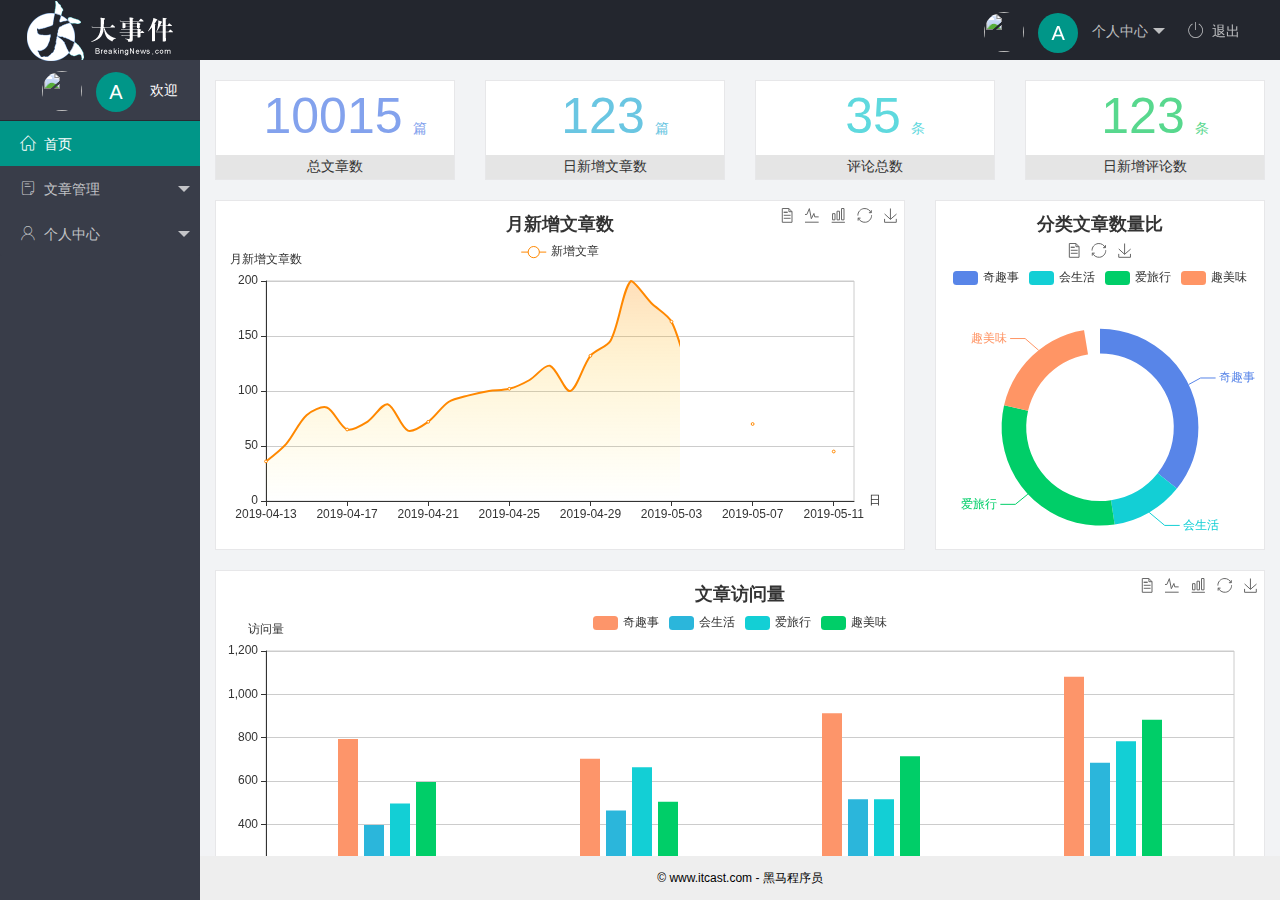
==== commit a45ad38f: "完成个人中心的开发" ====
--- a/index.html
+++ b/index.html
@@ -25,9 +25,9 @@
               个人中心
             </a>
             <dl class="layui-nav-child">
-              <dd><a href="">基本资料</a></dd>
-              <dd><a href="">更换头像</a></dd>
-              <dd><a href="">重置密码</a></dd>
+              <dd><a href="/user/user_info.html" target="fm">基本资料</a></dd>
+              <dd><a href="/user/user_avatar.html" target="fm">更换头像</a></dd>
+              <dd><a href="/user/user_pwd.html" target="fm">重置密码</a></dd>
             </dl>
           </li>
           <li class="layui-nav-item">
@@ -68,13 +68,13 @@
               <a href="javascript:;"><span class="iconfont icon-user"></span>个人中心</a>
               <dl class="layui-nav-child">
                 <dd>
-                  <a href="javascript:;"><i class="layui-icon layui-icon-app"></i>基本资料</a>
+                  <a href="/user/user_info.html" target="fm"><i class="layui-icon layui-icon-app"></i>基本资料</a>
                 </dd>
                 <dd>
-                  <a href="javascript:;"><i class="layui-icon layui-icon-app"></i>更换头像</a>
+                  <a href="/user/user_avatar.html" target="fm"><i class="layui-icon layui-icon-app"></i>更换头像</a>
                 </dd>
                 <dd>
-                  <a href="javascript:;"><i class="layui-icon layui-icon-app"></i>重置密码</a>
+                  <a href="/user/user_pwd.html" target="fm"><i class="layui-icon layui-icon-app"></i>重置密码</a>
                 </dd>
               </dl>
             </li>
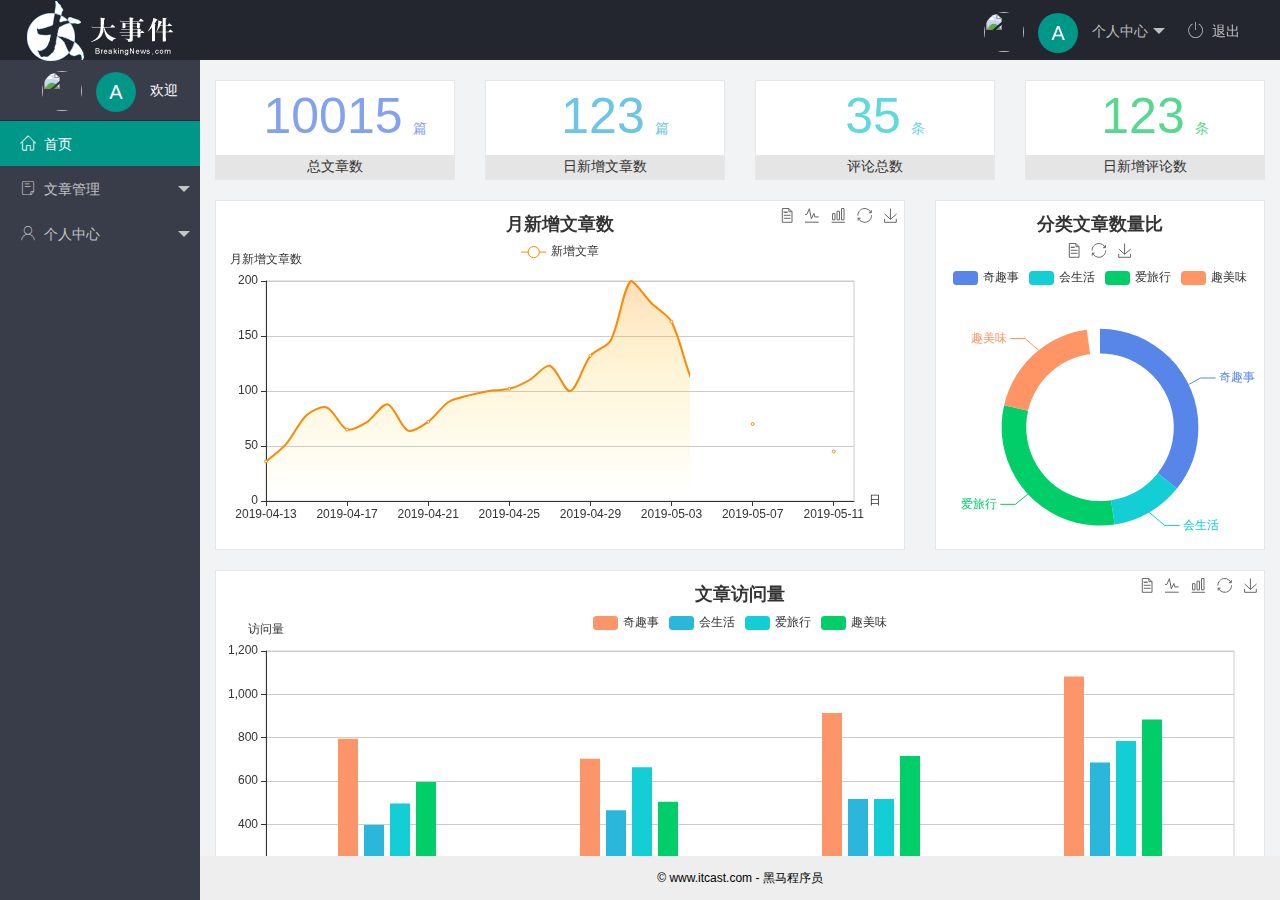
==== commit 92c6ff6e: "完成文章管理功能" ====
--- a/index.html
+++ b/index.html
@@ -54,13 +54,13 @@
               <a class="" href="javascript:;"><span class="iconfont icon-16"></span>文章管理</a>
               <dl class="layui-nav-child">
                 <dd>
-                  <a href="javascript:;"><i class="layui-icon layui-icon-app"></i>文章类别</a>
+                  <a href="article/art_cate.html" target="fm"><i class="layui-icon layui-icon-app"></i>文章类别</a>
                 </dd>
                 <dd>
-                  <a href="javascript:;"><i class="layui-icon layui-icon-app"></i>文章列表</a>
+                  <a href="article/art_list.html" target="fm"><i class="layui-icon layui-icon-app"></i>文章列表</a>
                 </dd>
                 <dd>
-                  <a href="javascript:;"><i class="layui-icon layui-icon-app"></i>发布文章</a>
+                  <a href="/article/art_pub.html" target="fm"><i class="layui-icon layui-icon-app"></i>发布文章</a>
                 </dd>
               </dl>
             </li>
